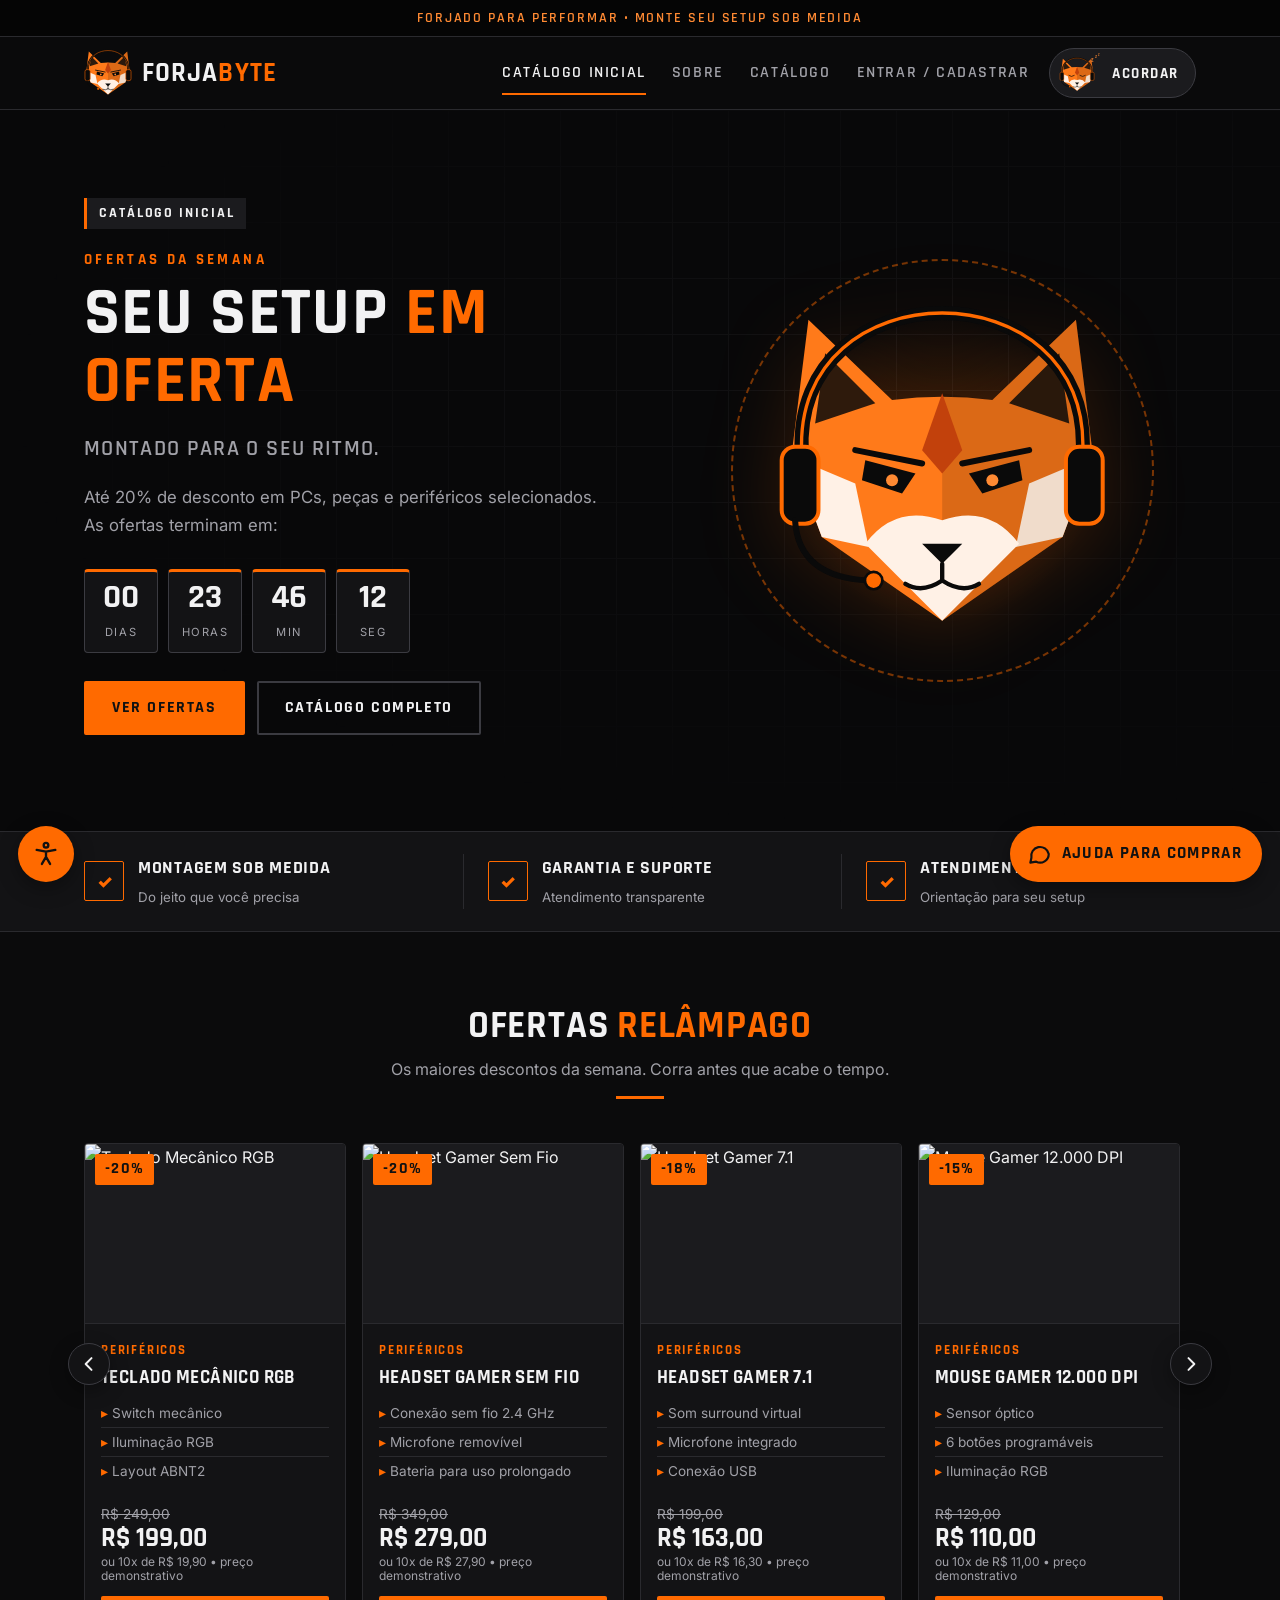
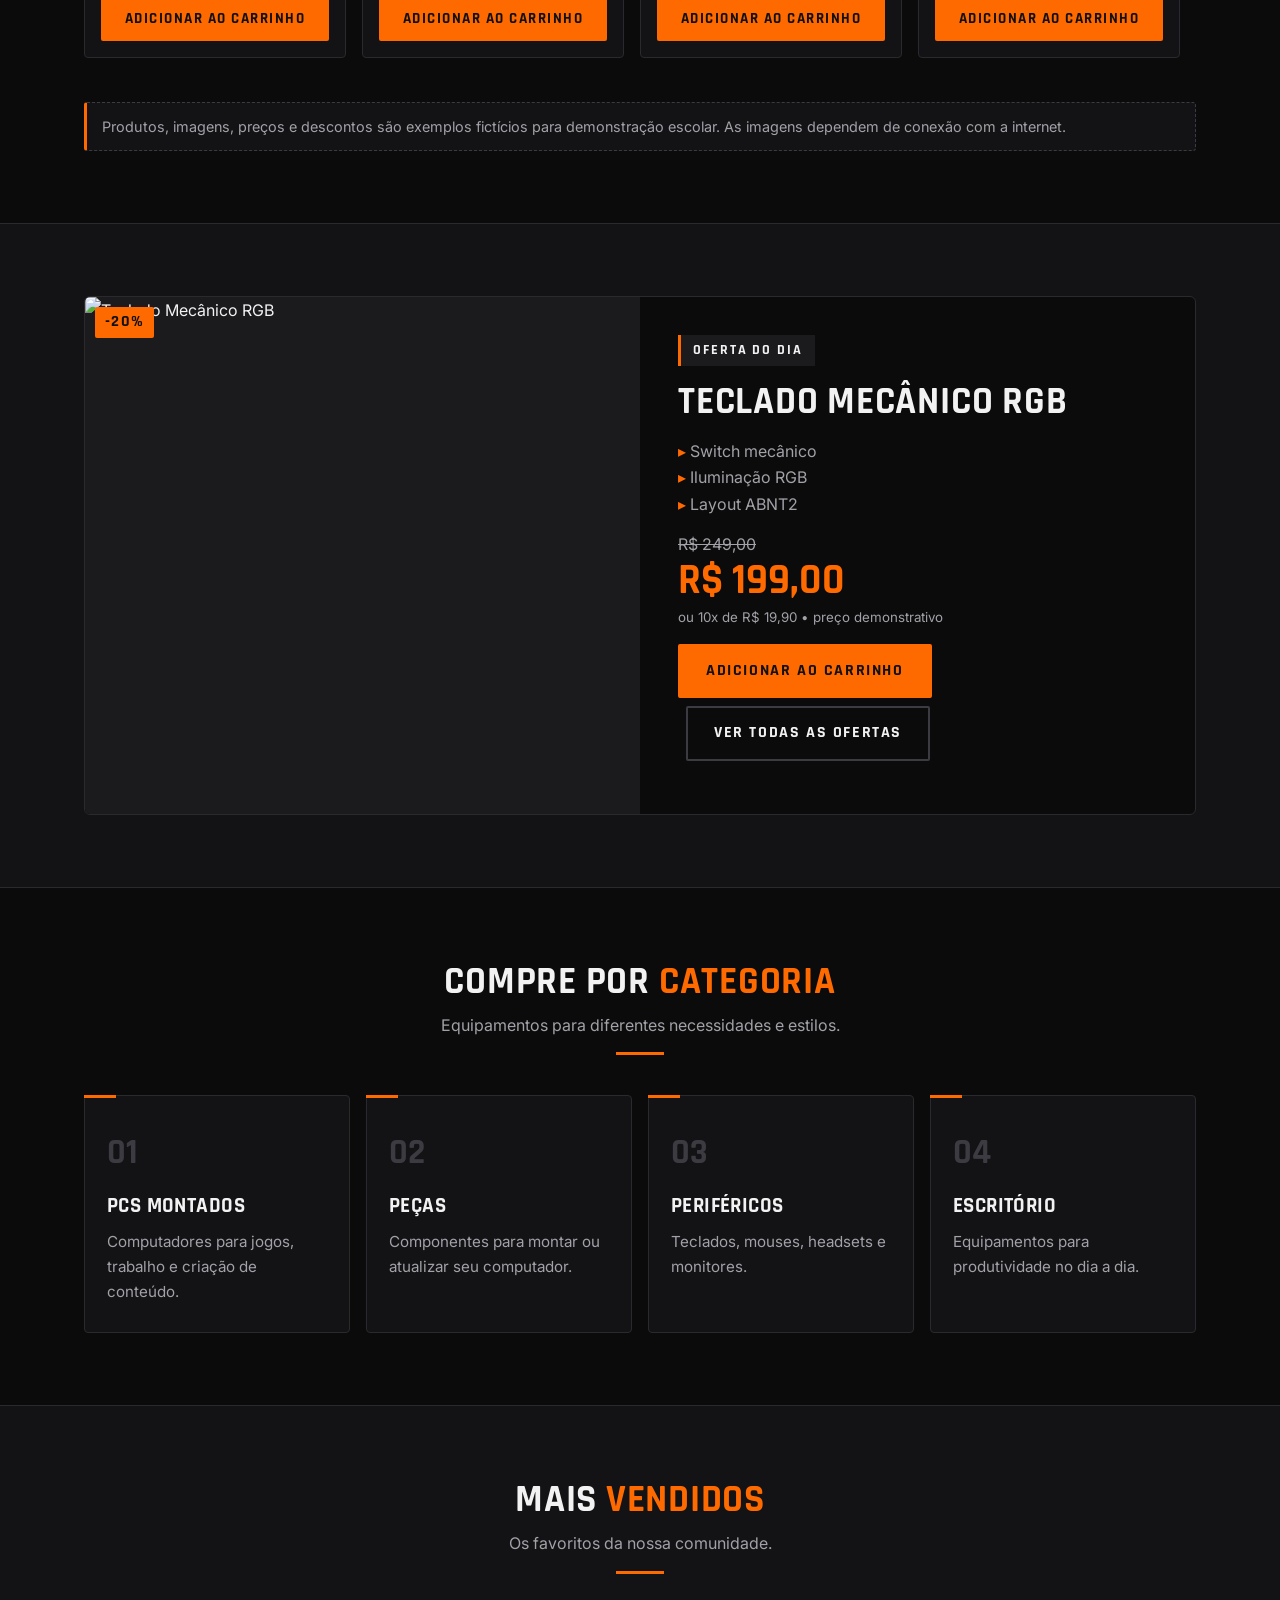
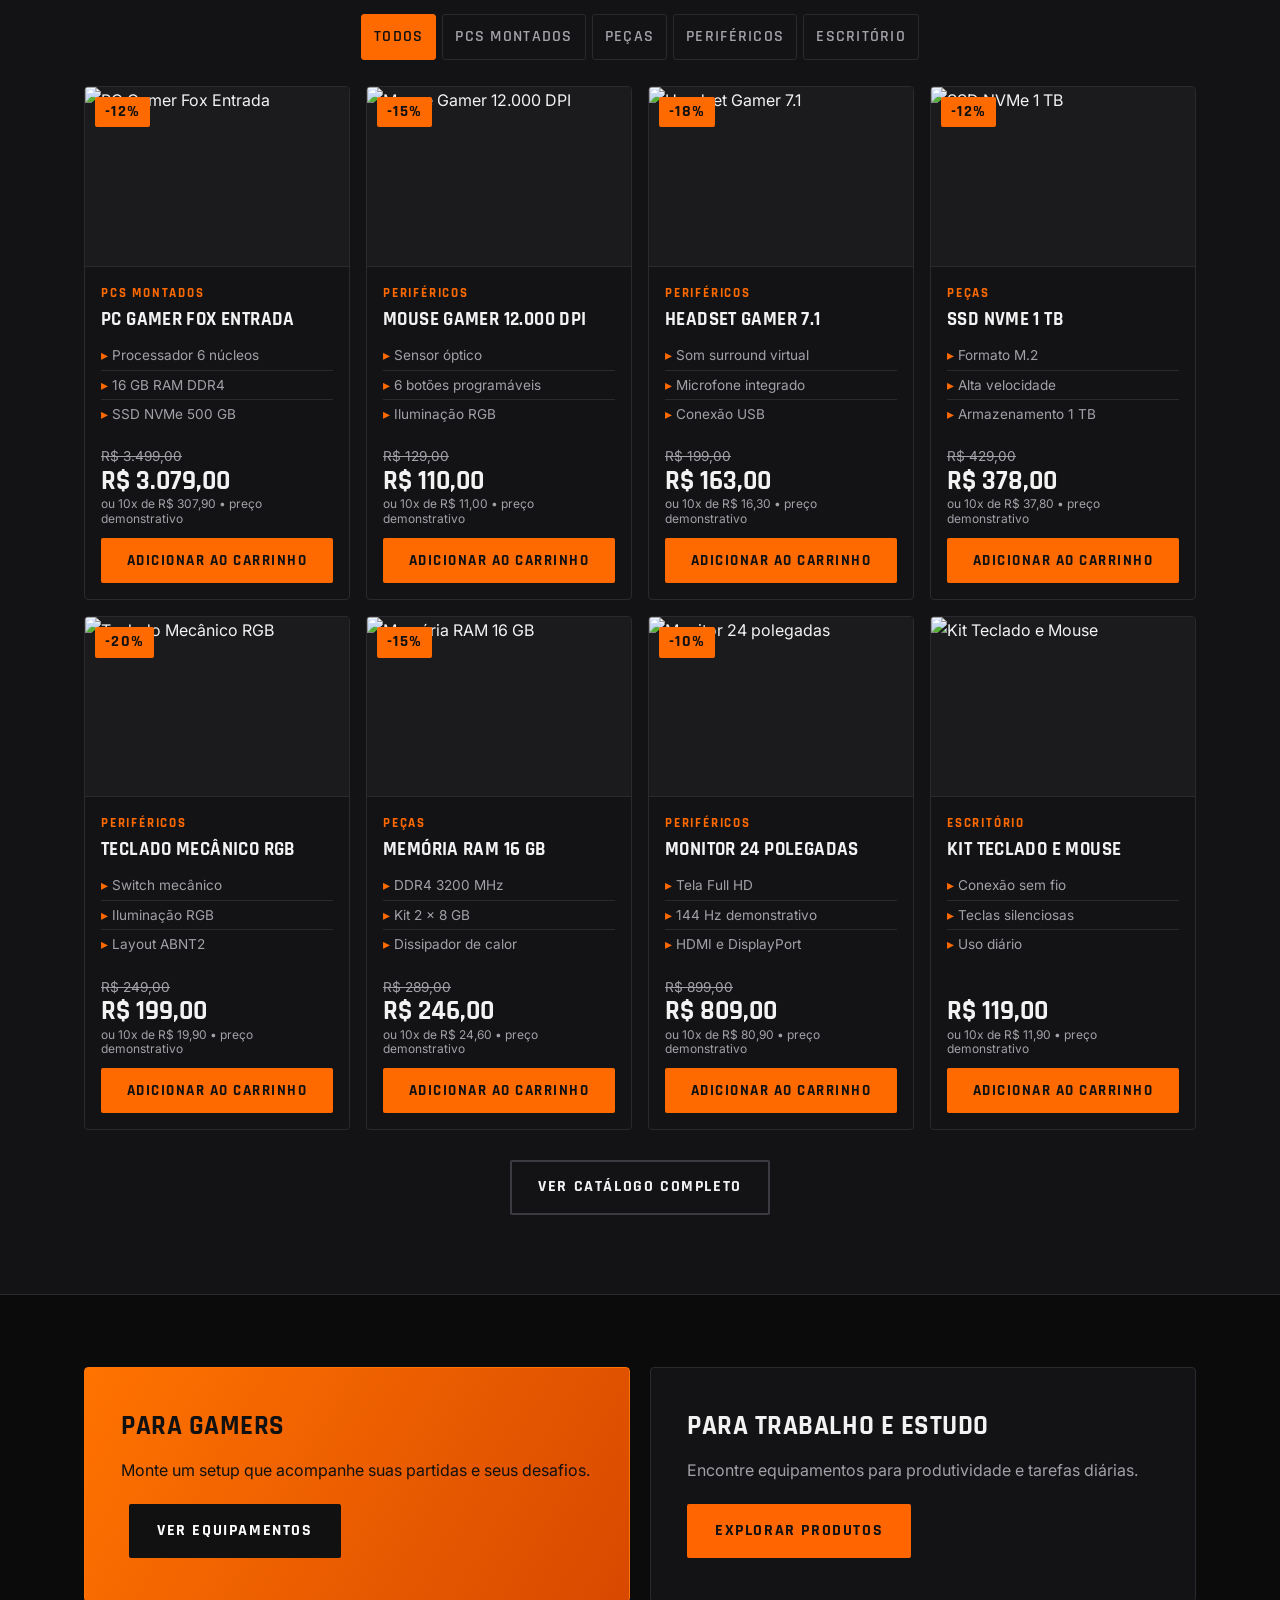
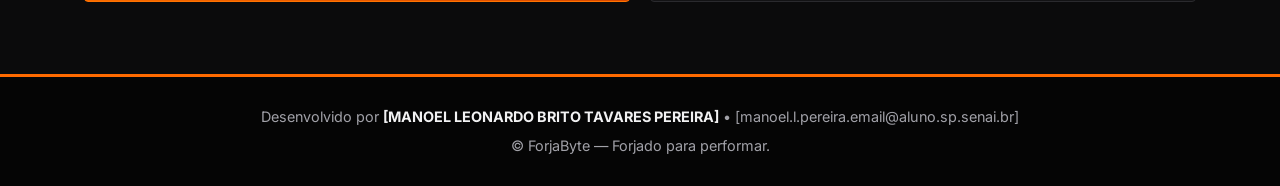
==== index.html @ b60bb938 "Add files via upload" ====
<!DOCTYPE html>
<html lang="pt-BR">

<head>
    <meta charset="UTF-8">
    <meta name="viewport" content="width=device-width, initial-scale=1">
    <meta name="theme-color" content="#090909">
    <meta name="description" content="ForjaByte: ofertas em computadores, peças e periféricos para seu setup.">
    <title>ForjaByte | Catálogo inicial</title>
    <link rel="stylesheet" href="style.css">
</head>

<body>
    <a class="skip" href="#conteudo">Pular para o conteúdo principal</a>

    <div class="topbar">Forjado para performar • Monte seu setup sob medida</div>

    <header>
        <div class="wrap">
            <a class="marca" href="index.html" aria-label="ForjaByte, página inicial">
                <span class="marca-ico" data-mascote="mini"></span>
                <b>Forja<span>Byte</span></b>
            </a>
            <nav aria-label="Navegação principal">
                <a href="index.html" class="ativo" aria-current="page">Catálogo inicial</a>
                <a href="sobre.html">Sobre</a>
                <a href="catalogo.html">Catálogo</a>
                <a href="cadastro.html">Entrar / Cadastrar</a>
            </nav>
        </div>
    </header>

    <main id="conteudo" tabindex="-1">

        <!-- Destaque com contagem regressiva -->
        <div class="hero hero-home">
            <div class="wrap">
                <div>
                    <span class="tag">Catálogo inicial</span>
                    <p class="eyebrow">OFERTAS DA SEMANA</p>
                    <h1>Seu setup <span>em oferta</span></h1>
                    <p class="slogan">Montado para o seu ritmo.</p>

                    <p class="txt">
                        Até 20% de desconto em PCs, peças e periféricos selecionados.
                        As ofertas terminam em:
                    </p>

                    <div class="contagem" role="timer" aria-label="Tempo restante das ofertas da semana">
                        <div class="cd-caixa"><b id="cd-d">00</b><small>Dias</small></div>
                        <div class="cd-caixa"><b id="cd-h">00</b><small>Horas</small></div>
                        <div class="cd-caixa"><b id="cd-m">00</b><small>Min</small></div>
                        <div class="cd-caixa"><b id="cd-s">00</b><small>Seg</small></div>
                    </div>

                    <a class="btn" href="#ofertas">Ver ofertas</a>
                    <a class="btn out" href="catalogo.html">Catálogo completo</a>
                </div>

                <div class="palco">
                    <span data-mascote="grande"
                        data-rotulo="Mascote da ForjaByte: uma raposa laranja usando headset gamer"></span>
                </div>
            </div>
        </div>

        <div class="faixa">
            <div class="wrap">
                <div class="fx">
                    <i>✓</i>
                    <div><b>Montagem sob medida</b><small>Do jeito que você precisa</small></div>
                </div>
                <div class="fx">
                    <i>✓</i>
                    <div><b>Garantia e suporte</b><small>Atendimento transparente</small></div>
                </div>
                <div class="fx">
                    <i>✓</i>
                    <div><b>Atendimento especializado</b><small>Orientação para seu setup</small></div>
                </div>
            </div>
        </div>

        <!-- Ofertas relâmpago -->
        <section id="ofertas">
            <div class="wrap">
                <div class="titulo">
                    <h2>Ofertas <span>relâmpago</span></h2>
                    <p>Os maiores descontos da semana. Corra antes que acabe o tempo.</p>
                    <div class="barra"></div>
                </div>

                <div class="carrossel">
                    <button type="button" class="car-btn car-prev" id="rel-prev" aria-label="Ofertas anteriores">
                        <svg viewBox="0 0 24 24" aria-hidden="true" focusable="false"><path d="M15 5l-7 7 7 7" /></svg>
                    </button>
                    <div class="car-lista" id="rel-lista" tabindex="0" aria-label="Lista de ofertas relâmpago"></div>
                    <button type="button" class="car-btn car-next" id="rel-next" aria-label="Próximas ofertas">
                        <svg viewBox="0 0 24 24" aria-hidden="true" focusable="false"><path d="M9 5l7 7-7 7" /></svg>
                    </button>
                </div>

                <p class="aviso">
                    Produtos, imagens, preços e descontos são exemplos fictícios para demonstração escolar.
                    As imagens dependem de conexão com a internet.
                </p>
            </div>
        </section>

        <!-- Oferta do dia -->
        <section class="alt">
            <div class="wrap">
                <div class="destaque" id="dia"></div>
            </div>
        </section>

        <!-- Categorias -->
        <section id="categorias">
            <div class="wrap">
                <div class="titulo">
                    <h2>Compre por <span>categoria</span></h2>
                    <p>Equipamentos para diferentes necessidades e estilos.</p>
                    <div class="barra"></div>
                </div>

                <div class="grid4">
                    <a class="cat" href="catalogo.html?cat=PCs%20montados">
                        <em>01</em>
                        <h3>PCs montados</h3>
                        <p>Computadores para jogos, trabalho e criação de conteúdo.</p>
                    </a>
                    <a class="cat" href="catalogo.html?cat=Pe%C3%A7as">
                        <em>02</em>
                        <h3>Peças</h3>
                        <p>Componentes para montar ou atualizar seu computador.</p>
                    </a>
                    <a class="cat" href="catalogo.html?cat=Perif%C3%A9ricos">
                        <em>03</em>
                        <h3>Periféricos</h3>
                        <p>Teclados, mouses, headsets e monitores.</p>
                    </a>
                    <a class="cat" href="catalogo.html?cat=Escrit%C3%B3rio">
                        <em>04</em>
                        <h3>Escritório</h3>
                        <p>Equipamentos para produtividade no dia a dia.</p>
                    </a>
                </div>
            </div>
        </section>

        <!-- Mais vendidos -->
        <section class="alt">
            <div class="wrap">
                <div class="titulo">
                    <h2>Mais <span>vendidos</span></h2>
                    <p>Os favoritos da nossa comunidade.</p>
                    <div class="barra"></div>
                </div>

                <div class="chips vend-chips" id="vend-chips" role="group" aria-label="Filtrar mais vendidos por categoria"></div>
                <div class="grid-prod" id="vend-lista"></div>

                <p class="ver-todos"><a class="btn out" href="catalogo.html">Ver catálogo completo</a></p>
            </div>
        </section>

        <!-- Público -->
        <section>
            <div class="wrap">
                <div class="publico">
                    <div class="pub g">
                        <h3>Para gamers</h3>
                        <p>Monte um setup que acompanhe suas partidas e seus desafios.</p>
                        <a class="btn out" href="catalogo.html?cat=PCs%20montados">Ver equipamentos</a>
                    </div>
                    <div class="pub">
                        <h3>Para trabalho e estudo</h3>
                        <p>Encontre equipamentos para produtividade e tarefas diárias.</p>
                        <a class="btn" href="catalogo.html?cat=Escrit%C3%B3rio">Explorar produtos</a>
                    </div>
                </div>
            </div>
        </section>
    </main>

    <footer>
        <div class="wrap">
            <p>Desenvolvido por <strong>[MANOEL LEONARDO BRITO TAVARES PEREIRA]</strong> • [manoel.l.pereira.email@aluno.sp.senai.br]</p>
            <p>© ForjaByte — Forjado para performar.</p>
        </div>
    </footer>

    <script src="mascote.js"></script>
    <script src="avatars.js"></script>
    <script src="produtos.js"></script>
    <script src="ofertas.js"></script>
    <script src="tema.js"></script>
    <script src="animacoes.js"></script>
    <script src="chatbot.js"></script>
    <script src="acessibilidade.js"></script>
</body>

</html>
---- style.css ----
@import url('https://fonts.googleapis.com/css2?family=Inter:wght@400;500;600;700&family=Rajdhani:wght@500;600;700&display=swap');

/* ==========================================================
   ForjaByte: variáveis e tema
   ========================================================== */

:root {
    --or: #ff6a00;
    --or2: #ff8a33;
    --or-text: #ff6a00;
    --bg: #0b0b0c;
    --surface: #131315;
    --surface2: #1b1b1e;
    --line: #2a2a2e;
    --line2: #3b3b41;
    --tx: #f2f2f3;
    --mut: #a1a1a8;
    --header: rgba(11, 11, 12, .92);
    --input: #0b0b0c;
    --shadow: rgba(0, 0, 0, .45);
    --fs: 100%;
    --fonte-titulo: "Rajdhani", "Segoe UI", "Arial Narrow", Arial, sans-serif;
    --fonte-texto: "Inter", "Segoe UI", Roboto, Arial, sans-serif;
}

html[data-theme="light"] {
    --or-text: #c2410c;
    --bg: #f4f4f5;
    --surface: #ffffff;
    --surface2: #eeeef0;
    --line: #dcdce0;
    --line2: #c4c4ca;
    --tx: #18181b;
    --mut: #5b5b63;
    --header: rgba(255, 255, 255, .94);
    --input: #ffffff;
    --shadow: rgba(24, 24, 27, .10);
}

/* ==========================================================
   Animações (keyframes)
   ========================================================== */

@keyframes entrar {
    from {
        opacity: 0;
    }

    to {
        opacity: 1;
    }
}

@keyframes subir {
    from {
        opacity: 0;
        transform: translateY(26px);
    }

    to {
        opacity: 1;
        transform: none;
    }
}

@keyframes surgir {
    from {
        opacity: 0;
        transform: translateY(-6px) scale(.98);
    }

    to {
        opacity: 1;
        transform: none;
    }
}

@keyframes flutuar {

    0%,
    100% {
        transform: translateY(0);
    }

    50% {
        transform: translateY(-10px);
    }
}

@keyframes brilho {
    from {
        transform: translateX(-130%) skewX(-20deg);
    }

    to {
        transform: translateX(330%) skewX(-20deg);
    }
}

@keyframes pulso {

    0%,
    100% {
        box-shadow: 0 6px 20px rgba(0, 0, 0, .35), 0 0 0 0 rgba(255, 106, 0, .55);
    }

    50% {
        box-shadow: 0 6px 20px rgba(0, 0, 0, .35), 0 0 0 12px rgba(255, 106, 0, 0);
    }
}

@keyframes pulsar {
    0% {
        transform: scale(1);
    }

    40% {
        transform: scale(1.04);
        border-color: var(--or);
    }

    100% {
        transform: scale(1);
    }
}

/* ==========================================================
   Base
   ========================================================== */

* {
    box-sizing: border-box;
    margin: 0;
    padding: 0;
}

html {
    font-size: var(--fs, 100%);
    scroll-behavior: smooth;
}

body {
    font-family: var(--fonte-texto);
    background: var(--bg);
    color: var(--tx);
    line-height: 1.65;
    -webkit-font-smoothing: antialiased;
    transition: background .2s, color .2s;
    animation: entrar .5s ease both;
}

::selection {
    background: var(--or);
    color: #111;
}

a {
    text-decoration: none;
    color: inherit;
}

button,
input,
select {
    font: inherit;
}

button {
    cursor: pointer;
}

img {
    max-width: 100%;
}

h1,
h2,
h3 {
    font-family: var(--fonte-titulo);
    text-transform: uppercase;
    letter-spacing: .02em;
}

.wrap {
    max-width: 1160px;
    margin: 0 auto;
    padding: 0 24px;
}

/* Barra de progresso de rolagem */
.progresso {
    position: fixed;
    top: 0;
    left: 0;
    width: 100%;
    height: 3px;
    background: linear-gradient(90deg, var(--or), var(--or2));
    transform-origin: 0 50%;
    transform: scaleX(0);
    z-index: 1100;
    pointer-events: none;
}

/* ==========================================================
   Barra do topo e cabeçalho
   ========================================================== */

.topbar {
    background: #050505;
    color: var(--or2);
    border-bottom: 1px solid var(--line);
    text-align: center;
    font-family: var(--fonte-titulo);
    font-size: .85rem;
    font-weight: 600;
    letter-spacing: .14em;
    padding: 7px 12px;
    text-transform: uppercase;
}

header {
    position: sticky;
    top: 0;
    z-index: 100;
    background: var(--header);
    backdrop-filter: blur(14px);
    border-bottom: 1px solid var(--line);
    transition: box-shadow .25s;
}

header.rolou {
    box-shadow: 0 8px 24px rgba(0, 0, 0, .35);
}

header .wrap {
    display: flex;
    align-items: center;
    justify-content: space-between;
    gap: 20px;
    min-height: 72px;
}

.marca {
    display: flex;
    align-items: center;
    gap: 10px;
    flex-shrink: 0;
}

.marca img {
    width: 46px;
    height: 46px;
    object-fit: contain;
    border-radius: 4px;
    transition: transform .3s;
}

.marca:hover img {
    transform: rotate(-6deg) scale(1.08);
}

.marca b {
    font-family: var(--fonte-titulo);
    font-size: 1.7rem;
    font-weight: 700;
    letter-spacing: .04em;
    text-transform: uppercase;
}

.marca b span {
    color: var(--or-text);
}

nav {
    display: flex;
    flex-wrap: wrap;
    align-items: center;
    gap: 26px;
    margin-left: auto;
}

nav a {
    position: relative;
    font-family: var(--fonte-titulo);
    font-weight: 600;
    text-transform: uppercase;
    font-size: 1rem;
    letter-spacing: .1em;
    color: var(--mut);
    padding: 8px 0;
    transition: color .2s;
}

nav a::after {
    content: "";
    position: absolute;
    left: 0;
    bottom: 0;
    width: 100%;
    height: 2px;
    background: var(--or);
    transform: scaleX(0);
    transform-origin: left;
    transition: transform .25s;
}

nav a:hover,
nav a.ativo {
    color: var(--tx);
}

nav a:hover::after,
nav a.ativo::after {
    transform: scaleX(1);
}

/* Botão de tema (interruptor) */

.theme-toggle {
    flex-shrink: 0;
    display: inline-flex;
    align-items: center;
    background: none;
    border: 0;
    padding: 4px;
    border-radius: 30px;
}

.tt-trilho {
    position: relative;
    display: block;
    width: 60px;
    height: 30px;
    border-radius: 30px;
    background: var(--surface2);
    border: 1px solid var(--line2);
    transition: border-color .25s, background .25s;
}

.theme-toggle:hover .tt-trilho {
    border-color: var(--or);
}

.tt-bolinha {
    position: absolute;
    top: 2px;
    left: 2px;
    width: 24px;
    height: 24px;
    border-radius: 50%;
    background: var(--or);
    color: #111;
    display: grid;
    place-items: center;
    transform: translateX(30px);
    transition: transform .3s cubic-bezier(.4, 0, .2, 1);
}

html[data-theme="light"] .tt-bolinha {
    transform: translateX(0);
}

.tt-bolinha svg {
    width: 14px;
    height: 14px;
    fill: none;
    stroke: currentColor;
    stroke-width: 2.2;
    stroke-linecap: round;
    stroke-linejoin: round;
}

.tt-bolinha .ic-sol {
    display: none;
}

html[data-theme="light"] .tt-bolinha .ic-sol {
    display: block;
}

html[data-theme="light"] .tt-bolinha .ic-lua {
    display: none;
}

/* ==========================================================
   Hero
   ========================================================== */

.hero {
    position: relative;
    overflow: hidden;
    background: linear-gradient(120deg, var(--bg), var(--surface));
    padding: 88px 0;
    border-bottom: 1px solid var(--line);
}

.hero::before,
.pagehero::before {
    content: "";
    position: absolute;
    inset: 0;
    background-image:
        linear-gradient(var(--line) 1px, transparent 1px),
        linear-gradient(90deg, var(--line) 1px, transparent 1px);
    background-size: 56px 56px;
    opacity: .35;
    -webkit-mask-image: radial-gradient(ellipse at 70% 40%, #000 0%, transparent 70%);
    mask-image: radial-gradient(ellipse at 70% 40%, #000 0%, transparent 70%);
    pointer-events: none;
}

.hero-home {
    background:
        linear-gradient(90deg, rgba(8, 8, 9, .97) 0%, rgba(8, 8, 9, .88) 45%, rgba(8, 8, 9, .55) 100%),
        url("https://images.unsplash.com/photo-1593640408182-31c70c8268f5?auto=format&fit=crop&w=1800&q=85") center/cover no-repeat,
        #080809;
}

html[data-theme="light"] .hero-home {
    background:
        linear-gradient(90deg, rgba(255, 255, 255, .97) 0%, rgba(255, 255, 255, .88) 45%, rgba(255, 255, 255, .5) 100%),
        url("https://images.unsplash.com/photo-1593640408182-31c70c8268f5?auto=format&fit=crop&w=1800&q=85") center/cover no-repeat,
        #fff;
}

.hero .wrap {
    position: relative;
    z-index: 1;
    display: grid;
    grid-template-columns: 1.1fr 1fr;
    gap: 48px;
    align-items: center;
}

.hero svg {
    width: 100%;
    filter: drop-shadow(0 16px 40px rgba(255, 106, 0, .18));
    animation: entrar 1s .3s ease backwards, flutuar 6s 1.3s ease-in-out infinite;
}

/* Entrada escalonada do texto */
.hero .wrap>div>*,
.pagehero .wrap>* {
    animation: subir .7s cubic-bezier(.2, .7, .2, 1) backwards;
}

.hero .wrap>div>*:nth-child(1),
.pagehero .wrap>*:nth-child(1) {
    animation-delay: .05s;
}

.hero .wrap>div>*:nth-child(2),
.pagehero .wrap>*:nth-child(2) {
    animation-delay: .15s;
}

.hero .wrap>div>*:nth-child(3),
.pagehero .wrap>*:nth-child(3) {
    animation-delay: .25s;
}

.hero .wrap>div>*:nth-child(4) {
    animation-delay: .35s;
}

.hero .wrap>div>*:nth-child(5) {
    animation-delay: .45s;
}

.hero .wrap>div>*:nth-child(6) {
    animation-delay: .55s;
}

.tag {
    display: inline-block;
    background: var(--surface2);
    border-left: 3px solid var(--or);
    color: var(--tx);
    padding: 4px 12px;
    font-family: var(--fonte-titulo);
    font-size: .85rem;
    font-weight: 700;
    letter-spacing: .14em;
    text-transform: uppercase;
    margin-bottom: 18px;
}

.eyebrow {
    color: var(--or-text);
    font-family: var(--fonte-titulo);
    font-size: .95rem;
    font-weight: 700;
    letter-spacing: .22em;
    margin-bottom: 8px;
}

h1 {
    font-size: clamp(2.6rem, 5.5vw, 4.2rem);
    line-height: 1.02;
    font-weight: 700;
    margin-bottom: 14px;
    overflow-wrap: anywhere;
}

h1 span,
h2 span {
    color: var(--or-text);
}

.slogan {
    font-family: var(--fonte-titulo);
    font-size: 1.4rem;
    font-weight: 600;
    letter-spacing: .06em;
    text-transform: uppercase;
    color: var(--mut);
    margin-bottom: 16px;
}

.hero p.txt {
    color: var(--mut);
    font-size: 1.05rem;
    max-width: 520px;
    margin-bottom: 30px;
}

/* ==========================================================
   Botões
   ========================================================== */

.btn {
    position: relative;
    overflow: hidden;
    display: inline-block;
    background: var(--or);
    color: #111;
    font-family: var(--fonte-titulo);
    font-weight: 700;
    text-transform: uppercase;
    letter-spacing: .1em;
    font-size: 1rem;
    padding: 12px 26px;
    border: 2px solid var(--or);
    border-radius: 2px;
    transition: background .2s, border-color .2s, box-shadow .2s;
}

.btn::after {
    content: "";
    position: absolute;
    top: 0;
    bottom: 0;
    left: 0;
    width: 35%;
    background: linear-gradient(90deg, transparent, rgba(255, 255, 255, .4), transparent);
    transform: translateX(-130%) skewX(-20deg);
    pointer-events: none;
}

.btn:hover::after {
    animation: brilho .7s ease;
}

.btn:hover {
    background: var(--or2);
    border-color: var(--or2);
    box-shadow: 0 0 0 4px rgba(255, 106, 0, .18);
}

.btn.out {
    background: transparent;
    color: var(--tx);
    border-color: var(--line2);
    margin-left: 8px;
}

.btn.out::after {
    display: none;
}

.btn.out:hover {
    background: transparent;
    color: var(--or-text);
    border-color: var(--or);
    box-shadow: none;
}

/* ==========================================================
   Faixa de benefícios
   ========================================================== */

.faixa {
    background: var(--surface);
    border-bottom: 1px solid var(--line);
}

.faixa .wrap {
    display: grid;
    grid-template-columns: repeat(3, 1fr);
    gap: 24px;
    padding-top: 22px;
    padding-bottom: 22px;
}

.fx {
    display: flex;
    gap: 14px;
    align-items: center;
}

.fx+.fx {
    border-left: 1px solid var(--line);
    padding-left: 24px;
}

.fx i {
    flex: none;
    width: 40px;
    height: 40px;
    border: 1px solid var(--or);
    border-radius: 2px;
    color: var(--or-text);
    display: grid;
    place-items: center;
    font-style: normal;
    font-weight: 900;
    font-size: 1.1rem;
    transition: background .25s, color .25s;
}

.fx:hover i {
    background: var(--or);
    color: #111;
}

.fx b {
    display: block;
    font-family: var(--fonte-titulo);
    font-size: 1.1rem;
    letter-spacing: .04em;
    text-transform: uppercase;
}

.fx small {
    color: var(--mut);
}

/* ==========================================================
   Seções e títulos
   ========================================================== */

section {
    padding: 72px 0;
}

.titulo {
    text-align: center;
    margin-bottom: 40px;
}

h2 {
    font-size: clamp(1.8rem, 3vw, 2.4rem);
    font-weight: 700;
    line-height: 1.15;
}

.titulo p {
    color: var(--mut);
    margin-top: 8px;
}

.barra {
    width: 48px;
    height: 3px;
    background: var(--or);
    margin: 14px auto 0;
}

.alt {
    background: var(--surface);
    border-top: 1px solid var(--line);
    border-bottom: 1px solid var(--line);
}

/* ==========================================================
   Categorias (página inicial)
   ========================================================== */

.grid4 {
    display: grid;
    grid-template-columns: repeat(4, 1fr);
    gap: 16px;
}

.cat {
    position: relative;
    display: block;
    background: var(--surface);
    border: 1px solid var(--line);
    border-radius: 4px;
    padding: 28px 22px;
    transition: border-color .2s, background .2s;
}

.cat::before {
    content: "";
    position: absolute;
    top: -1px;
    left: -1px;
    width: 32px;
    height: 3px;
    background: var(--or);
    transition: width .25s;
}

.cat:hover {
    border-color: var(--line2);
    background: var(--surface2);
}

.cat:hover::before {
    width: calc(100% + 2px);
}

.cat em {
    font-family: var(--fonte-titulo);
    font-style: normal;
    font-size: 2.2rem;
    font-weight: 700;
    color: var(--line2);
    transition: color .2s;
}

.cat:hover em {
    color: var(--or-text);
}

.cat h3 {
    margin: 6px 0;
    font-size: 1.3rem;
}

.cat p,
.duo p {
    color: var(--mut);
    font-size: .95rem;
}

/* ==========================================================
   Bloco duplo (imagem + texto)
   ========================================================== */

.duo {
    display: grid;
    grid-template-columns: 1fr 1fr;
    gap: 48px;
    align-items: center;
}

.duo img {
    width: 100%;
    max-width: 420px;
    display: block;
    margin: auto;
    border-radius: 4px;
    border: 1px solid var(--line);
}

.duo h2 {
    margin-bottom: 14px;
}

.duo p {
    margin-bottom: 15px;
}

/* ==========================================================
   Cartões de público
   ========================================================== */

.publico {
    display: grid;
    grid-template-columns: 1fr 1fr;
    gap: 20px;
}

.pub {
    border-radius: 4px;
    padding: 36px;
    border: 1px solid var(--line);
    background: var(--surface);
}

.pub h3 {
    font-size: 1.7rem;
    margin-bottom: 8px;
}

.pub p {
    color: var(--mut);
    margin-bottom: 20px;
}

.pub.g {
    background: linear-gradient(120deg, #ff7300, #d84900);
    color: #111;
    border-color: #ff7300;
}

.pub.g h3,
.pub.g p {
    color: #111;
}

.pub.g .btn.out {
    background: #111;
    color: #fff;
    border: 2px solid #111;
}

.pub.g .btn.out:hover {
    background: #292929;
    color: #fff;
    border-color: #292929;
}

.pub:not(.g) .btn {
    background: #ff6500;
    color: #111;
    border-color: #ff6500;
}

.pub:not(.g) .btn:hover {
    background: #ff8533;
    border-color: #ff8533;
}

/* ==========================================================
   Cabeçalho das páginas internas
   ========================================================== */

.pagehero {
    position: relative;
    overflow: hidden;
    background:
        radial-gradient(circle at 85% 50%, rgba(255, 106, 0, .12), transparent 55%),
        var(--surface);
    padding: 56px 0;
    border-bottom: 1px solid var(--line);
}

.pagehero::after {
    content: "";
    position: absolute;
    left: max(24px, calc((100% - 1160px) / 2 + 24px));
    bottom: -1px;
    width: 120px;
    height: 3px;
    background: var(--or);
}

.pagehero .wrap {
    position: relative;
    z-index: 1;
}

.pagehero h1 {
    font-size: clamp(2.2rem, 4.5vw, 3.2rem);
}

/* ==========================================================
   Página Sobre
   ========================================================== */

.sobre-dupla {
    display: grid;
    grid-template-columns: 1fr 1fr;
    gap: 20px;
}

.info-card {
    position: relative;
    background: var(--bg);
    border: 1px solid var(--line);
    border-left: 4px solid var(--or);
    border-radius: 4px;
    padding: 30px;
    line-height: 1.8;
    transition: border-color .2s, box-shadow .2s;
}

.info-card:hover {
    border-color: var(--or);
    box-shadow: 0 12px 28px var(--shadow);
}

.info-card h3 {
    font-size: 1.35rem;
    color: var(--or-text);
    margin-bottom: 10px;
}

.info-card p {
    margin: 0;
    color: var(--tx);
    font-size: 1.02rem;
}

.passos {
    display: grid;
    grid-template-columns: repeat(4, 1fr);
    gap: 16px;
}

.passo {
    position: relative;
    background: var(--surface);
    border: 1px solid var(--line);
    border-radius: 4px;
    padding: 26px 22px;
    transition: border-color .2s, background .2s;
}

.passo:not(:last-child)::after {
    content: "";
    position: absolute;
    top: 42px;
    right: -17px;
    width: 17px;
    height: 2px;
    background: var(--or);
}

.passo:hover {
    border-color: var(--or);
    background: var(--surface2);
}

.passo-num {
    display: block;
    font-family: var(--fonte-titulo);
    font-size: 2.4rem;
    font-weight: 700;
    line-height: 1;
    color: var(--or-text);
    margin-bottom: 10px;
}

.passo h3 {
    font-size: 1.25rem;
    margin-bottom: 8px;
}

.passo p {
    color: var(--mut);
    font-size: .95rem;
}

.grid-valores {
    display: grid;
    grid-template-columns: repeat(auto-fit, minmax(210px, 1fr));
    gap: 16px;
}

.valor-card {
    background: var(--bg);
    border: 1px solid var(--line);
    border-radius: 4px;
    padding: 24px;
    transition: border-color .2s, box-shadow .2s;
}

.valor-card:hover {
    border-color: var(--or);
    box-shadow: 0 12px 28px var(--shadow);
}

.valor-num {
    display: inline-block;
    font-family: var(--fonte-titulo);
    color: var(--or-text);
    font-weight: 700;
    font-size: 1.1rem;
    letter-spacing: .1em;
    margin-bottom: 12px;
}

.valor-card h3 {
    margin: 0 0 10px;
    font-size: 1.25rem;
    color: var(--tx);
}

.valor-card p {
    margin: 0;
    color: var(--mut);
    line-height: 1.7;
    font-size: .95rem;
}

.cta {
    text-align: center;
    background:
        radial-gradient(ellipse at 50% 120%, rgba(255, 106, 0, .22), transparent 60%),
        var(--bg);
}

.cta h2 {
    margin: 16px 0;
}

.cta p {
    color: var(--mut);
    margin: 0 auto 24px;
    max-width: 600px;
    line-height: 1.7;
}

/* ==========================================================
   Rodapé
   ========================================================== */

footer {
    background: #050505;
    border-top: 3px solid var(--or);
    padding: 28px 0;
    text-align: center;
    color: #a1a1a8;
    font-size: .9rem;
}

html[data-theme="light"] footer {
    background: var(--surface);
    color: var(--mut);
}

footer p+p {
    margin-top: 5px;
}

footer strong {
    color: #f2f2f3;
}

html[data-theme="light"] footer strong {
    color: var(--tx);
}

/* ==========================================================
   Acessibilidade
   ========================================================== */

.skip {
    position: absolute;
    left: -9999px;
    top: 8px;
    background: #ffd400;
    color: #000;
    font-weight: 900;
    padding: 12px 20px;
    border-radius: 4px;
    z-index: 1000;
}

.skip:focus {
    left: 8px;
}

:focus-visible {
    outline: 3px solid #ffd400;
    outline-offset: 3px;
}

main:focus {
    outline: none;
}

.sr {
    position: absolute;
    width: 1px;
    height: 1px;
    overflow: hidden;
    clip: rect(0 0 0 0);
    white-space: nowrap;
}

.a11y {
    position: fixed;
    left: 18px;
    bottom: 18px;
    z-index: 900;
    font-family: var(--fonte-texto);
}

.a11y-toggle {
    width: 56px;
    height: 56px;
    border-radius: 50%;
    background: var(--or);
    color: #111;
    border: 0;
    display: grid;
    place-items: center;
    box-shadow: 0 6px 20px rgba(0, 0, 0, .35);
    transition: transform .2s, background .2s;
    animation: pulso 2.8s 2s 3;
}

.a11y-toggle:hover {
    background: var(--or2);
    transform: scale(1.07);
}

.a11y-toggle svg {
    width: 28px;
    height: 28px;
    fill: none;
    stroke: currentColor;
    stroke-width: 2;
    stroke-linecap: round;
    stroke-linejoin: round;
}

.a11y-painel {
    display: none;
    background: var(--surface);
    color: var(--tx);
    border: 1px solid var(--line2);
    border-top: 3px solid var(--or);
    border-radius: 6px;
    padding: 16px;
    margin-bottom: 12px;
    width: 292px;
    max-width: calc(100vw - 36px);
    box-shadow: 0 18px 40px rgba(0, 0, 0, .45);
}

.a11y.aberto .a11y-painel {
    display: block;
    animation: surgir .25s ease;
}

.a11y-topo {
    display: flex;
    align-items: center;
    justify-content: space-between;
    margin-bottom: 12px;
}

.a11y-painel h2 {
    font-size: 1.3rem;
    color: var(--or-text);
}

.a11y-fechar {
    width: 32px;
    height: 32px;
    display: grid;
    place-items: center;
    background: transparent;
    color: var(--mut);
    border: 1px solid var(--line);
    border-radius: 4px;
}

.a11y-fechar:hover {
    color: var(--tx);
    border-color: var(--or);
}

.a11y-fechar svg {
    width: 16px;
    height: 16px;
    fill: none;
    stroke: currentColor;
    stroke-width: 2.4;
    stroke-linecap: round;
}

.a11y-grupo {
    padding: 12px 0;
    border-top: 1px solid var(--line);
}

.a11y-rotulo {
    display: block;
    font-family: var(--fonte-titulo);
    font-size: .85rem;
    font-weight: 700;
    letter-spacing: .14em;
    text-transform: uppercase;
    color: var(--mut);
    margin-bottom: 8px;
}

.a11y-tam {
    display: grid;
    grid-template-columns: 1fr auto 1fr;
    gap: 8px;
    align-items: center;
}

.a11y-tam output {
    min-width: 54px;
    text-align: center;
    font-family: var(--fonte-titulo);
    font-size: 1.2rem;
    font-weight: 700;
}

.a11y-painel button.a11y-btn,
.a11y-op {
    display: flex;
    align-items: center;
    justify-content: center;
    gap: 10px;
    width: 100%;
    background: var(--surface2);
    color: var(--tx);
    border: 1px solid var(--line);
    border-radius: 4px;
    padding: 9px 12px;
    font-size: .92rem;
    font-weight: 600;
    transition: border-color .2s;
}

.a11y-painel button.a11y-btn:hover,
.a11y-op:hover {
    border-color: var(--or);
}

.a11y-op {
    justify-content: flex-start;
    margin-bottom: 8px;
    text-align: left;
}

.a11y-op:last-child {
    margin-bottom: 0;
}

.a11y-op[aria-pressed="true"] {
    border-color: var(--or);
}

.a11y-sw {
    margin-left: auto;
    flex: none;
    position: relative;
    width: 34px;
    height: 18px;
    border-radius: 12px;
    background: var(--line2);
    transition: background .2s;
}

.a11y-sw::after {
    content: "";
    position: absolute;
    top: 2px;
    left: 2px;
    width: 14px;
    height: 14px;
    border-radius: 50%;
    background: var(--tx);
    transition: transform .2s;
}

body.contraste .a11y-sw::after {
    background: #000;
}

.a11y-op[aria-pressed="true"] .a11y-sw {
    background: var(--or);
}

.a11y-op[aria-pressed="true"] .a11y-sw::after {
    transform: translateX(16px);
    background: #111;
}

.a11y-dupla {
    display: grid;
    grid-template-columns: 1fr 1fr;
    gap: 8px;
}

.a11y-painel button.a11y-reset {
    margin-top: 4px;
    background: transparent;
    color: var(--or-text);
    border-color: var(--or);
}

body.contraste {
    --or: #ffd400;
    --or2: #ffe55c;
    --or-text: #ffd400;
    --bg: #000;
    --surface: #000;
    --surface2: #111;
    --line: #fff;
    --line2: #fff;
    --tx: #fff;
    --mut: #fff;
}

body.contraste .hero,
body.contraste .pagehero,
body.contraste .alt,
body.contraste .faixa,
body.contraste header,
body.contraste footer,
body.contraste .topbar,
body.contraste .cta {
    background: #000;
}

body.contraste .hero::before,
body.contraste .pagehero::before {
    display: none;
}

body.contraste .pub,
body.contraste .pub.g {
    background: #000;
    color: #fff;
    border: 2px solid #ffd400;
}

body.contraste .pub.g h3,
body.contraste .pub.g p {
    color: #fff;
}

body.contraste .topbar {
    color: #ffd400;
}

body.contraste .btn {
    color: #000;
}

body.contraste .btn.out {
    color: #fff;
}

body.contraste footer,
body.contraste footer strong {
    color: #fff;
}

body.contraste a:not(.btn) {
    text-decoration: underline;
}

body.sem-anim *,
body.sem-anim *::before,
body.sem-anim *::after {
    transition: none !important;
    animation: none !important;
    scroll-behavior: auto !important;
}

body.sem-anim .reveal {
    opacity: 1 !important;
}

@media (prefers-reduced-motion: reduce) {

    *,
    *::before,
    *::after {
        transition: none !important;
        animation: none !important;
        scroll-behavior: auto !important;
    }

    .reveal {
        opacity: 1 !important;
    }
}

/* ==========================================================
   Cadastro e login
   ========================================================== */

.auth-layout {
    display: grid;
    grid-template-columns: 5fr 6fr;
    max-width: 1000px;
    margin: 0 auto;
    background: var(--surface);
    border: 1px solid var(--line);
    border-radius: 6px;
    overflow: hidden;
    animation: subir .7s cubic-bezier(.2, .7, .2, 1) backwards;
}

.auth-marca {
    display: flex;
    flex-direction: column;
    justify-content: center;
    gap: 18px;
    padding: 44px 36px;
    border-right: 1px solid var(--line);
    background:
        radial-gradient(circle at 15% 0%, rgba(255, 106, 0, .22), transparent 60%),
        var(--bg);
}

.auth-marca img {
    width: 110px;
    border-radius: 6px;
    border: 1px solid var(--line);
}

.auth-marca h2 {
    font-size: 2rem;
}

.auth-marca>p {
    color: var(--mut);
}

.auth-lista {
    list-style: none;
    display: grid;
    gap: 14px;
    margin-top: 6px;
}

.auth-lista li {
    display: flex;
    gap: 12px;
    align-items: flex-start;
}

.auth-lista i {
    flex: none;
    width: 28px;
    height: 28px;
    display: grid;
    place-items: center;
    border: 1px solid var(--or);
    border-radius: 2px;
    color: var(--or-text);
    font-style: normal;
    font-weight: 900;
    font-size: .9rem;
}

.auth-lista b {
    display: block;
    font-family: var(--fonte-titulo);
    font-size: 1.1rem;
    letter-spacing: .04em;
    text-transform: uppercase;
}

.auth-lista small {
    color: var(--mut);
}

.auth-caixa {
    padding: 36px;
}

.abas {
    display: grid;
    grid-template-columns: 1fr 1fr;
    border-bottom: 1px solid var(--line);
    margin-bottom: 26px;
}

.aba {
    background: none;
    border: 0;
    border-bottom: 3px solid transparent;
    margin-bottom: -1px;
    padding: 12px;
    color: var(--mut);
    font-family: var(--fonte-titulo);
    font-weight: 700;
    font-size: 1.05rem;
    letter-spacing: .1em;
    text-transform: uppercase;
    transition: color .2s, border-color .2s;
}

.aba:hover {
    color: var(--tx);
}

.aba[aria-selected="true"] {
    color: var(--tx);
    border-bottom-color: var(--or);
}

.form:not([hidden]) {
    animation: subir .4s cubic-bezier(.2, .7, .2, 1);
}

.form h2 {
    font-size: 1.5rem;
    margin-bottom: 5px;
}

.form>p {
    color: var(--mut);
    margin-bottom: 18px;
}

.campo {
    margin-bottom: 15px;
}

.campo label {
    display: block;
    font-weight: 600;
    font-size: .92rem;
    margin-bottom: 6px;
}

.campo input {
    width: 100%;
    background: var(--input);
    color: var(--tx);
    border: 1px solid var(--line2);
    border-radius: 3px;
    padding: 11px 13px;
    font-size: 1rem;
    transition: border-color .2s, box-shadow .2s;
}

.campo input:focus {
    border-color: var(--or);
    box-shadow: 0 0 0 3px rgba(255, 106, 0, .2);
}

.campo small {
    display: block;
    color: var(--mut);
    margin-top: 4px;
    font-size: .85rem;
}

.campo input[aria-invalid="true"] {
    border-color: #ff4d4d;
}

.forca {
    height: 4px;
    background: var(--line);
    border-radius: 2px;
    margin-top: 8px;
    overflow: hidden;
}

.forca span {
    display: block;
    height: 100%;
    width: 0;
    background: #ff4d4d;
    transition: width .3s, background .3s;
}

.forca span[data-nivel="1"] {
    width: 25%;
    background: #ff4d4d;
}

.forca span[data-nivel="2"] {
    width: 50%;
    background: #ff9f1a;
}

.forca span[data-nivel="3"] {
    width: 75%;
    background: #d4c614;
}

.forca span[data-nivel="4"] {
    width: 100%;
    background: #3ddc84;
}

.check {
    display: flex;
    gap: 10px;
    align-items: flex-start;
    margin-bottom: 14px;
    font-size: .95rem;
}

.check input {
    width: 20px;
    height: 20px;
    margin-top: 3px;
    accent-color: var(--or);
}

.erro {
    color: #ff7b7b;
    font-weight: 600;
    font-size: .9rem;
    margin-top: 5px;
}

html[data-theme="light"] .erro {
    color: #c62828;
}

.erro:empty {
    display: none;
}

.msg {
    border-radius: 3px;
    padding: 12px 14px;
    margin-bottom: 15px;
    font-weight: 600;
    display: none;
}

.msg.ok {
    display: block;
    background: #0d2b14;
    border: 1px solid #3ddc84;
    color: #9dfcc0;
    animation: surgir .3s ease;
}

.msg.bad {
    display: block;
    background: #330d0d;
    border: 1px solid #ff4d4d;
    color: #ffb0b0;
    animation: surgir .3s ease;
}

html[data-theme="light"] .msg.ok {
    background: #e6f7ec;
    color: #146c37;
}

html[data-theme="light"] .msg.bad {
    background: #fdeaea;
    color: #a12020;
}

.form button.btn {
    width: 100%;
}

.painel-user {
    display: none;
    max-width: 520px;
    margin: 0 auto;
    text-align: center;
    background: var(--surface);
    border: 1px solid var(--line);
    border-top: 3px solid var(--or);
    border-radius: 6px;
    padding: 40px 32px;
    animation: subir .6s cubic-bezier(.2, .7, .2, 1) backwards;
}

.avatar {
    width: 72px;
    height: 72px;
    border-radius: 50%;
    background: var(--or);
    color: #111;
    display: grid;
    place-items: center;
    margin: 0 auto 16px;
    font-family: var(--fonte-titulo);
    font-size: 2rem;
    font-weight: 700;
}

.painel-user h2 {
    margin-bottom: 6px;
}

.painel-user p {
    color: var(--mut);
}

.acoes-user {
    display: flex;
    gap: 10px;
    justify-content: center;
    flex-wrap: wrap;
    margin-top: 22px;
}

/* ==========================================================
   Catálogo
   ========================================================== */

.loja {
    display: grid;
    grid-template-columns: 250px minmax(0, 1fr);
    gap: 28px;
    align-items: start;
}

.lateral {
    position: sticky;
    top: 92px;
    display: grid;
    gap: 14px;
    animation: subir .6s cubic-bezier(.2, .7, .2, 1) backwards;
}

.lateral-bloco {
    background: var(--surface);
    border: 1px solid var(--line);
    border-radius: 4px;
    padding: 16px;
}

.lateral-titulo {
    font-size: 1rem;
    letter-spacing: .14em;
    color: var(--mut);
    margin-bottom: 12px;
}

.chips {
    display: flex;
    flex-wrap: wrap;
    gap: 6px;
}

.lateral .chips {
    flex-direction: column;
    flex-wrap: nowrap;
}

.chip {
    display: flex;
    align-items: center;
    justify-content: space-between;
    gap: 8px;
    width: 100%;
    background: transparent;
    color: var(--mut);
    border: 1px solid var(--line);
    border-radius: 3px;
    padding: 9px 12px;
    font-family: var(--fonte-titulo);
    font-weight: 600;
    font-size: 1rem;
    letter-spacing: .08em;
    text-transform: uppercase;
    text-align: left;
    transition: border-color .2s, color .2s, background .2s;
}

.chip:hover {
    border-color: var(--or);
    color: var(--tx);
}

.chip[aria-pressed="true"] {
    background: var(--or);
    border-color: var(--or);
    color: #111;
}

.chip-n {
    font-family: var(--fonte-texto);
    font-size: .75rem;
    font-weight: 700;
    min-width: 24px;
    text-align: center;
    padding: 1px 6px;
    border-radius: 10px;
    background: var(--surface2);
    color: var(--mut);
}

.chip[aria-pressed="true"] .chip-n {
    background: rgba(0, 0, 0, .18);
    color: #111;
}

.filtro-select {
    background: var(--input);
    color: var(--tx);
    border: 1px solid var(--line2);
    border-radius: 3px;
    padding: 10px 14px;
    min-width: 190px;
    transition: border-color .2s, box-shadow .2s;
}

.lateral .filtro-select {
    width: 100%;
    min-width: 0;
}

.filtro-select:focus,
.busca input:focus {
    border-color: var(--or);
    box-shadow: 0 0 0 3px rgba(255, 106, 0, .2);
}

.limpar-filtros {
    background: transparent;
    color: var(--mut);
    border: 1px dashed var(--line2);
    border-radius: 3px;
    padding: 9px;
    font-size: .9rem;
    transition: color .2s, border-color .2s;
}

.limpar-filtros:hover {
    color: var(--or-text);
    border-color: var(--or);
}

.mini-carrinho .mini-linha {
    display: flex;
    justify-content: space-between;
    gap: 10px;
    color: var(--mut);
    font-size: .92rem;
    margin-bottom: 6px;
}

.mini-carrinho .mini-linha strong {
    color: var(--tx);
}

.mini-carrinho .mini-linha:nth-of-type(2) strong {
    font-family: var(--fonte-titulo);
    font-size: 1.2rem;
    color: var(--or-text);
}

.mini-carrinho .btn {
    display: block;
    width: 100%;
    text-align: center;
    margin-top: 12px;
    padding: 10px;
    font-size: .95rem;
}

.mini-carrinho.bump {
    animation: pulsar .45s ease;
}

.barra-topo {
    display: flex;
    flex-wrap: wrap;
    gap: 12px;
    margin-bottom: 14px;
}

.busca {
    flex: 1 1 260px;
}

.busca input {
    width: 100%;
    min-width: 0;
    background: var(--input) url("data:image/svg+xml,%3Csvg xmlns='http://www.w3.org/2000/svg' viewBox='0 0 24 24' fill='none' stroke='%23a1a1a8' stroke-width='2' stroke-linecap='round'%3E%3Ccircle cx='11' cy='11' r='7'/%3E%3Cpath d='M20 20l-3.5-3.5'/%3E%3C/svg%3E") no-repeat 12px center / 18px;
    color: var(--tx);
    border: 1px solid var(--line2);
    border-radius: 3px;
    padding: 10px 14px 10px 40px;
    transition: border-color .2s, box-shadow .2s;
}

.resultado {
    color: var(--mut);
    font-size: .9rem;
    margin-bottom: 18px;
}

.produtos {
    display: grid;
    grid-template-columns: repeat(3, minmax(0, 1fr));
    gap: 16px;
}

.prod {
    position: relative;
    background: var(--surface);
    border: 1px solid var(--line);
    border-radius: 4px;
    overflow: hidden;
    display: flex;
    flex-direction: column;
    min-width: 0;
    transition: border-color .2s, box-shadow .2s;
    animation: subir .5s cubic-bezier(.2, .7, .2, 1) backwards;
    animation-delay: calc(var(--i, 0) * 45ms);
}

.prod:hover {
    border-color: var(--or);
    box-shadow: 0 12px 28px var(--shadow);
}

.prod .img {
    background: var(--surface2);
    height: 180px;
    overflow: hidden;
    border-bottom: 1px solid var(--line);
}

.prod .img img {
    width: 100%;
    height: 100%;
    object-fit: cover;
    display: block;
    transition: transform .35s;
}

.prod:hover .img img {
    transform: scale(1.06);
}

.prod .corpo {
    padding: 16px;
    display: flex;
    flex-direction: column;
    flex: 1;
}

.prod .cat-tag {
    font-family: var(--fonte-titulo);
    font-size: .8rem;
    font-weight: 700;
    text-transform: uppercase;
    letter-spacing: .14em;
    color: var(--or-text);
}

.prod h3 {
    font-size: 1.2rem;
    line-height: 1.2;
    margin: 4px 0 10px;
}

.prod ul {
    list-style: none;
    color: var(--mut);
    font-size: .85rem;
    margin-bottom: 14px;
}

.prod ul li {
    padding: 3px 0;
    border-bottom: 1px solid var(--line);
}

.prod ul li:last-child {
    border-bottom: 0;
}

.prod ul li::before {
    content: "\25B8  ";
    color: var(--or-text);
}

.prod .preco {
    margin-top: auto;
    padding-top: 6px;
    font-family: var(--fonte-titulo);
    font-size: 1.7rem;
    font-weight: 700;
    line-height: 1.2;
}

.prod .preco small {
    display: block;
    font-family: var(--fonte-texto);
    color: var(--mut);
    font-size: .75rem;
    font-weight: 400;
}

.prod button {
    margin-top: 12px;
    background: var(--or);
    color: #111;
    border: 0;
    border-radius: 2px;
    padding: 10px;
    font-family: var(--fonte-titulo);
    font-weight: 700;
    letter-spacing: .1em;
    text-transform: uppercase;
    font-size: .95rem;
    transition: background .2s;
}

.prod button:hover {
    background: var(--or2);
}

.aviso {
    background: var(--surface);
    border: 1px dashed var(--line2);
    border-left: 3px solid var(--or);
    border-radius: 3px;
    padding: 12px 15px;
    color: var(--mut);
    font-size: .9rem;
    margin-top: 26px;
}

.carrinho {
    position: relative;
    background: var(--bg);
    border: 1px solid var(--line);
    border-radius: 4px;
    padding: 26px;
    max-width: 1000px;
    margin: 0 auto;
}

.carrinho::before {
    content: "";
    position: absolute;
    top: -1px;
    left: -1px;
    width: 48px;
    height: 3px;
    background: var(--or);
}

.cart-grid {
    display: grid;
    grid-template-columns: minmax(0, 1fr) 290px;
    gap: 28px;
    align-items: start;
}

.itens {
    list-style: none;
}

.itens li {
    display: grid;
    grid-template-columns: 64px minmax(0, 1fr) auto auto;
    gap: 16px;
    align-items: center;
    padding: 14px 0;
    border-bottom: 1px solid var(--line);
}

.itens li:first-child {
    padding-top: 0;
}

.item-img {
    width: 64px;
    height: 64px;
    object-fit: cover;
    border-radius: 3px;
    border: 1px solid var(--line);
}

.item-info strong {
    display: block;
    line-height: 1.3;
}

.item-info small {
    color: var(--mut);
}

.itens .q {
    display: flex;
    gap: 8px;
    align-items: center;
}

.itens .q button {
    width: 32px;
    height: 32px;
    border-radius: 2px;
    border: 1px solid var(--line2);
    background: var(--surface2);
    color: var(--tx);
    font-size: 1.1rem;
}

.itens .q button:hover {
    border-color: var(--or);
}

.item-sub {
    text-align: right;
    min-width: 96px;
}

.item-sub strong {
    display: block;
    font-family: var(--fonte-titulo);
    font-size: 1.2rem;
}

.remover {
    background: none;
    border: 0;
    color: var(--mut);
    font-size: .8rem;
    text-decoration: underline;
}

.remover:hover {
    color: #ff7b7b;
}

.resumo {
    position: sticky;
    top: 92px;
    background: var(--surface);
    border: 1px solid var(--line);
    border-radius: 4px;
    padding: 20px;
}

.resumo h3 {
    font-size: 1.2rem;
    margin-bottom: 12px;
}

.res-linha {
    display: flex;
    justify-content: space-between;
    gap: 12px;
    color: var(--mut);
    font-size: .95rem;
    margin-bottom: 6px;
}

.total {
    display: flex;
    justify-content: space-between;
    gap: 12px;
    font-family: var(--fonte-titulo);
    font-size: 1.5rem;
    font-weight: 700;
    text-transform: uppercase;
    margin: 14px 0;
    padding-top: 14px;
    border-top: 1px solid var(--line);
}

.total span:last-child {
    color: var(--or-text);
}

.acoes {
    display: flex;
    flex-direction: column;
    gap: 10px;
}

.acoes button {
    border-radius: 2px;
    padding: 11px 22px;
    font-family: var(--fonte-titulo);
    font-weight: 700;
    letter-spacing: .1em;
    text-transform: uppercase;
    font-size: .95rem;
    border: 2px solid var(--or);
    transition: background .2s, border-color .2s, color .2s;
}

.acoes .p {
    background: var(--or);
    color: #111;
}

.acoes .p:hover {
    background: var(--or2);
    border-color: var(--or2);
}

.acoes .s {
    background: transparent;
    color: var(--or-text);
}

.acoes .s:hover {
    background: var(--or);
    color: #111;
}

.vazio {
    color: var(--mut);
    padding: 12px 0;
}

.carrinho-vazio {
    text-align: center;
    padding: 28px 0;
    color: var(--mut);
}

.carrinho-vazio svg {
    width: 48px;
    height: 48px;
    fill: none;
    stroke: var(--or);
    stroke-width: 1.6;
    stroke-linecap: round;
    stroke-linejoin: round;
    margin-bottom: 10px;
}

.carrinho-vazio p {
    margin-bottom: 16px;
}

/* ==========================================================
   Aparecer ao rolar (usado por animacoes.js)
   ========================================================== */

.reveal {
    opacity: 0;
}

.reveal.visivel {
    opacity: 1;
    animation: subir .75s var(--atraso, 0ms) cubic-bezier(.2, .7, .2, 1) backwards;
}

/* ==========================================================
   Responsivo
   ========================================================== */

@media (max-width: 1050px) {
    .produtos {
        grid-template-columns: repeat(2, minmax(0, 1fr));
    }

    header .wrap {
        flex-wrap: wrap;
        padding-top: 10px;
        padding-bottom: 10px;
    }

    nav {
        gap: 16px;
    }

    .passos {
        grid-template-columns: repeat(2, 1fr);
    }

    .passo:not(:last-child)::after {
        display: none;
    }
}

@media (max-width: 860px) {

    .hero .wrap,
    .duo,
    .publico,
    .sobre-dupla,
    .auth-layout,
    .loja,
    .cart-grid {
        grid-template-columns: 1fr;
    }

    .hero .wrap {
        gap: 28px;
    }

    .hero svg {
        max-width: 480px;
        margin: 0 auto;
    }

    .grid4,
    .faixa .wrap {
        grid-template-columns: repeat(2, minmax(0, 1fr));
    }

    .fx+.fx {
        border-left: 0;
        padding-left: 0;
    }

    .auth-marca {
        border-right: 0;
        border-bottom: 1px solid var(--line);
        padding: 28px;
    }

    .auth-marca img {
        width: 80px;
    }

    .lateral {
        position: static;
        grid-template-columns: 1fr 1fr;
    }

    .lateral .chips {
        flex-direction: row;
        flex-wrap: wrap;
    }

    .lateral .chip {
        width: auto;
    }

    .lateral-bloco:first-child,
    .mini-carrinho,
    .limpar-filtros {
        grid-column: 1 / -1;
    }

    .resumo {
        position: static;
    }
}

@media (max-width: 600px) {
    .wrap {
        padding-left: 17px;
        padding-right: 17px;
    }

    header .wrap {
        justify-content: center;
    }

    nav {
        justify-content: center;
        margin-left: 0;
        gap: 8px 16px;
    }

    nav a {
        font-size: .9rem;
    }

    .theme-toggle {
        margin: 0 auto;
    }

    .hero {
        padding: 52px 0;
    }

    .hero-home {
        background-position: center;
    }

    h1 {
        font-size: 2.5rem;
    }

    .btn {
        text-align: center;
        margin-bottom: 8px;
    }

    .btn.out {
        margin-left: 0;
    }

    section {
        padding: 48px 0;
    }

    .grid4,
    .faixa .wrap,
    .produtos,
    .passos {
        grid-template-columns: 1fr;
    }

    .lateral {
        grid-template-columns: 1fr;
    }

    .prod .img {
        height: 210px;
    }

    .carrinho,
    .auth-caixa {
        padding: 20px;
    }

    .info-card,
    .valor-card {
        padding: 20px;
    }

    .pub {
        padding: 26px;
    }

    .itens li {
        grid-template-columns: 56px minmax(0, 1fr);
    }

    .item-img {
        width: 56px;
        height: 56px;
    }

    .itens .q,
    .item-sub {
        grid-column: 1 / -1;
    }

    .item-sub {
        display: flex;
        justify-content: space-between;
        align-items: center;
        text-align: left;
    }

    .a11y {
        left: 12px;
        bottom: 12px;
    }
}

/* Mascote do hero */

@keyframes girar {
    to {
        transform: rotate(360deg);
    }
}

@keyframes piscar {

    0%,
    92%,
    100% {
        transform: scaleY(1);
    }

    96% {
        transform: scaleY(.1);
    }
}

.hero svg .anel {
    transform-box: fill-box;
    transform-origin: center;
    animation: girar 50s linear infinite;
}

.hero svg .olhos {
    transform-box: fill-box;
    transform-origin: center;
    animation: piscar 5s 2s infinite;
}

/* ==========================================================
   Assistente de compras (chatbot)
   ========================================================== */

@keyframes cb-ponto {

    0%,
    80%,
    100% {
        opacity: .25;
        transform: translateY(0);
    }

    40% {
        opacity: 1;
        transform: translateY(-3px);
    }
}

.cb {
    position: fixed;
    right: 18px;
    bottom: 18px;
    z-index: 950;
    display: flex;
    flex-direction: column;
    align-items: flex-end;
    font-family: var(--fonte-texto);
}

.cb-toggle {
    display: inline-flex;
    align-items: center;
    gap: 10px;
    height: 56px;
    padding: 0 20px 0 16px;
    background: var(--or);
    color: #111;
    border: 0;
    border-radius: 30px;
    font-family: var(--fonte-titulo);
    font-weight: 700;
    font-size: 1.05rem;
    letter-spacing: .08em;
    text-transform: uppercase;
    box-shadow: 0 6px 20px rgba(0, 0, 0, .35);
    transition: background .2s, transform .2s;
}

.cb-toggle:hover {
    background: var(--or2);
    transform: translateY(-2px);
}

.cb-toggle svg {
    width: 26px;
    height: 26px;
    fill: none;
    stroke: currentColor;
    stroke-width: 2;
    stroke-linecap: round;
    stroke-linejoin: round;
}

.cb.aberto .cb-toggle {
    width: 56px;
    padding: 0;
    justify-content: center;
}

.cb.aberto .cb-toggle span {
    display: none;
}

.cb-painel {
    display: none;
    flex-direction: column;
    width: 370px;
    max-width: calc(100vw - 36px);
    height: min(540px, calc(100vh - 110px));
    margin-bottom: 12px;
    background: var(--surface);
    color: var(--tx);
    border: 1px solid var(--line2);
    border-top: 3px solid var(--or);
    border-radius: 6px;
    box-shadow: 0 18px 40px rgba(0, 0, 0, .45);
    overflow: hidden;
}

.cb.aberto .cb-painel {
    display: flex;
    animation: surgir .25s ease;
}

.cb-topo {
    display: flex;
    align-items: center;
    gap: 12px;
    padding: 12px 14px;
    background: var(--bg);
    border-bottom: 1px solid var(--line);
}

.cb-avatar {
    flex: none;
    width: 40px;
    height: 40px;
    display: grid;
    place-items: center;
    background: var(--surface2);
    border: 1px solid var(--or);
    border-radius: 50%;
}

.cb-avatar svg {
    width: 26px;
    height: 26px;
}

.cb-titulo {
    flex: 1;
    min-width: 0;
    line-height: 1.25;
}

.cb-titulo strong {
    display: block;
    font-family: var(--fonte-titulo);
    font-size: 1.15rem;
    letter-spacing: .04em;
    text-transform: uppercase;
}

.cb-titulo small {
    color: var(--mut);
    font-size: .8rem;
}

.cb-fechar {
    flex: none;
    width: 32px;
    height: 32px;
    display: grid;
    place-items: center;
    background: transparent;
    color: var(--mut);
    border: 1px solid var(--line);
    border-radius: 4px;
}

.cb-fechar:hover {
    color: var(--tx);
    border-color: var(--or);
}

.cb-fechar svg {
    width: 16px;
    height: 16px;
    fill: none;
    stroke: currentColor;
    stroke-width: 2.4;
    stroke-linecap: round;
}

.cb-log {
    flex: 1;
    display: flex;
    flex-direction: column;
    gap: 10px;
    padding: 14px;
    overflow-y: auto;
}

.cb-msg {
    max-width: 88%;
    padding: 10px 13px;
    border-radius: 4px;
    font-size: .93rem;
    line-height: 1.5;
    overflow-wrap: anywhere;
}

.cb-bot {
    align-self: flex-start;
    background: var(--surface2);
    border: 1px solid var(--line);
    border-left: 3px solid var(--or);
}

.cb-user {
    align-self: flex-end;
    background: var(--or);
    color: #111;
    font-weight: 600;
}

.cb-digitando {
    display: flex;
    gap: 4px;
    padding: 14px 13px;
}

.cb-digitando span {
    width: 6px;
    height: 6px;
    border-radius: 50%;
    background: var(--mut);
    animation: cb-ponto 1.1s infinite;
}

.cb-digitando span:nth-child(2) {
    animation-delay: .15s;
}

.cb-digitando span:nth-child(3) {
    animation-delay: .3s;
}

.cb-opcoes {
    display: flex;
    flex-wrap: wrap;
    gap: 8px;
}

.cb-opcao {
    display: inline-block;
    background: transparent;
    color: var(--or-text);
    border: 1px solid var(--or);
    border-radius: 3px;
    padding: 7px 12px;
    font-size: .88rem;
    font-weight: 600;
    text-align: left;
    transition: background .2s, color .2s;
}

.cb-opcao:hover {
    background: var(--or);
    color: #111;
}

.cb-link {
    align-self: flex-start;
}

.cb-cartoes {
    display: grid;
    gap: 8px;
}

.cb-cartao {
    display: grid;
    gap: 4px;
    background: var(--bg);
    border: 1px solid var(--line);
    border-radius: 4px;
    padding: 12px;
}

.cb-cartao strong {
    font-family: var(--fonte-titulo);
    font-size: 1.1rem;
    line-height: 1.2;
    text-transform: uppercase;
}

.cb-det {
    color: var(--mut);
    font-size: .82rem;
}

.cb-preco {
    font-family: var(--fonte-titulo);
    font-size: 1.4rem;
    font-weight: 700;
    color: var(--or-text);
}

.cb-add {
    margin-top: 4px;
    background: var(--or);
    color: #111;
    border: 0;
    border-radius: 2px;
    padding: 8px;
    font-family: var(--fonte-titulo);
    font-size: .95rem;
    font-weight: 700;
    letter-spacing: .08em;
    text-transform: uppercase;
    transition: background .2s;
}

.cb-add:hover {
    background: var(--or2);
}

.cb-form {
    display: flex;
    gap: 8px;
    padding: 10px 12px;
    border-top: 1px solid var(--line);
}

.cb-form input {
    flex: 1;
    min-width: 0;
    background: var(--input);
    color: var(--tx);
    border: 1px solid var(--line2);
    border-radius: 3px;
    padding: 10px 12px;
    font-size: .95rem;
    transition: border-color .2s, box-shadow .2s;
}

.cb-form input:focus {
    border-color: var(--or);
    box-shadow: 0 0 0 3px rgba(255, 106, 0, .2);
}

.cb-enviar {
    flex: none;
    width: 42px;
    height: 42px;
    display: grid;
    place-items: center;
    background: var(--or);
    color: #111;
    border: 0;
    border-radius: 3px;
    transition: background .2s;
}

.cb-enviar:hover {
    background: var(--or2);
}

.cb-enviar svg {
    width: 20px;
    height: 20px;
    fill: none;
    stroke: currentColor;
    stroke-width: 2;
    stroke-linecap: round;
    stroke-linejoin: round;
}

.cb-aviso {
    padding: 0 12px 8px;
    text-align: center;
    color: var(--mut);
    font-size: .72rem;
}

@media (max-width: 600px) {
    .cb {
        right: 12px;
        bottom: 12px;
    }

    .cb-toggle {
        width: 56px;
        padding: 0;
        justify-content: center;
    }

    .cb-toggle span {
        display: none;
    }

    .cb-painel {
        width: calc(100vw - 24px);
        height: calc(100vh - 96px);
    }
}
/* ==========================================================
   MASCOTE (raposa animada)
   ========================================================== */

@keyframes balanco {
    0%, 100% { transform: rotate(-2deg) translateY(0); }
    50% { transform: rotate(2deg) translateY(-6px); }
}

@keyframes orelha-e {
    0%, 90%, 100% { transform: none; }
    93% { transform: rotate(-14deg); }
    96% { transform: rotate(4deg); }
}

@keyframes orelha-d {
    0%, 90%, 100% { transform: none; }
    93% { transform: rotate(14deg); }
    96% { transform: rotate(-4deg); }
}

[data-mascote] {
    display: block;
}

.fox {
    display: block;
    width: 100%;
    height: auto;
    overflow: visible;
}

.fox .olhos {
    transform-box: fill-box;
    transform-origin: center;
    animation: piscar 5s 2s infinite;
}

.fox .orelha-e,
.fox .orelha-d {
    transform-box: fill-box;
    transform-origin: 50% 100%;
}

.fox .orelha-e { animation: orelha-e 7s 1.5s infinite; }
.fox .orelha-d { animation: orelha-d 9s 3s infinite; }

.fox-anim {
    transform-origin: 50% 90%;
    animation: balanco 7s ease-in-out infinite;
}

.marca-ico {
    width: 48px;
    height: 48px;
    flex: none;
    transition: transform .3s;
}

.marca-ico .fox {
    height: 100%;
}

.marca:hover .marca-ico {
    transform: rotate(-6deg) scale(1.08);
}

/* Palco do mascote (hero, sobre, cadastro) */

.palco {
    position: relative;
    width: 100%;
    max-width: 440px;
    aspect-ratio: 1;
    margin: 0 auto;
    display: grid;
    place-items: center;
}

.palco::before {
    content: "";
    position: absolute;
    inset: 2%;
    border: 2px dashed rgba(255, 106, 0, .45);
    border-radius: 50%;
    animation: girar 50s linear infinite;
}

.palco::after {
    content: "";
    position: absolute;
    inset: 14%;
    border-radius: 50%;
    background: radial-gradient(circle, rgba(255, 106, 0, .22), transparent 68%);
}

.palco [data-mascote] {
    position: relative;
    z-index: 1;
    width: 76%;
}

.palco-sm {
    max-width: 360px;
}

.mascote-auth {
    width: 130px;
}

/* ==========================================================
   BOTÃO DE TEMA (raposa dormindo / acordada)
   ========================================================== */

@keyframes respirar {
    0%, 100% { transform: scale(1); }
    50% { transform: scale(1.04, 1.03); }
}

@keyframes zzz {
    0% { opacity: 0; transform: translateY(6px); }
    30% { opacity: 1; }
    100% { opacity: 0; transform: translateY(-8px); }
}

@keyframes pad {
    from { transform: rotate(-5deg); }
    to { transform: rotate(5deg); }
}

@keyframes btnpisca {
    50% { opacity: .2; }
}

.theme-toggle {
    display: inline-flex;
    align-items: center;
    gap: 8px;
    flex-shrink: 0;
    background: var(--surface2);
    color: var(--tx);
    border: 1px solid var(--line2);
    border-radius: 30px;
    padding: 3px 16px 3px 8px;
    font-family: var(--fonte-titulo);
    font-weight: 700;
    font-size: .95rem;
    letter-spacing: .1em;
    text-transform: uppercase;
    transition: border-color .2s, background .2s;
}

.theme-toggle:hover {
    border-color: var(--or);
}

.tt-fox {
    display: block;
    width: 46px;
    height: 42px;
}

.tt-fox .fox {
    width: 100%;
    height: 100%;
}

.tt-pop {
    animation: pulsar .45s ease;
}

.fox-tt .fox-corpo {
    transform-box: fill-box;
    transform-origin: 50% 100%;
}

html[data-theme="dark"] .fox-tt .fox-corpo {
    animation: respirar 4s ease-in-out infinite;
}

.fox-tt .z {
    opacity: .85;
    animation: zzz 3s infinite;
}

.fox-tt .z2 { animation-delay: .8s; }
.fox-tt .z3 { animation-delay: 1.6s; }

.fox-tt .pad {
    transform-box: fill-box;
    transform-origin: center;
    animation: pad .35s ease-in-out infinite alternate;
}

.fox-tt .btn-a { animation: btnpisca .6s infinite; }
.fox-tt .btn-b { animation: btnpisca .6s .3s infinite; }

/* ==========================================================
   AVATARES E FOTO DE PERFIL
   ========================================================== */

.av {
    display: inline-block;
    flex: none;
    line-height: 0;
    border-radius: 50%;
    overflow: hidden;
    background: var(--surface2);
    border: 2px solid var(--or);
}

.av img,
.av svg {
    display: block;
    width: 100%;
    height: 100%;
    object-fit: cover;
}

.av-mini { width: 30px; height: 30px; border-width: 1.5px; }
.av-m { width: 68px; height: 68px; }
.av-g { width: 100px; height: 100px; }

nav a.nav-user {
    display: inline-flex;
    align-items: center;
    gap: 8px;
}

.painel-user .av {
    display: block;
    margin: 0 auto 16px;
}

.campo .rotulo {
    display: block;
    font-weight: 600;
    font-size: .92rem;
    margin-bottom: 8px;
}

.av-sel {
    display: grid;
    grid-template-columns: auto 1fr;
    gap: 14px 18px;
    align-items: center;
}

.av-grade {
    display: grid;
    grid-template-columns: repeat(auto-fill, minmax(52px, 1fr));
    gap: 8px;
}

.av-op {
    width: 52px;
    height: 52px;
    padding: 0;
    line-height: 0;
    overflow: hidden;
    border-radius: 50%;
    background: var(--surface2);
    border: 2px solid var(--line);
    transition: border-color .2s, box-shadow .2s, transform .2s;
}

.av-op:hover {
    border-color: var(--or);
    transform: translateY(-2px);
}

.av-op[aria-pressed="true"] {
    border-color: var(--or);
    box-shadow: 0 0 0 3px rgba(255, 106, 0, .35);
}

.av-op img,
.av-op svg {
    display: block;
    width: 100%;
    height: 100%;
    object-fit: cover;
}

.av-envio {
    grid-column: 1 / -1;
    display: flex;
    flex-wrap: wrap;
    align-items: center;
    gap: 10px 14px;
}

.av-envio small {
    flex: 1 1 200px;
    color: var(--mut);
    font-size: .8rem;
}

.av-envio .erro {
    flex-basis: 100%;
    margin-top: 0;
}

.form .av-envio button.btn,
#troca-foto .av-envio button.btn {
    width: auto;
    margin: 0;
    padding: 8px 16px;
    font-size: .9rem;
}

#troca-foto {
    margin-top: 24px;
    padding-top: 20px;
    border-top: 1px solid var(--line);
    text-align: left;
}

#troca-foto > .btn {
    margin-top: 16px;
}

/* ==========================================================
   CATÁLOGO INICIAL (ofertas)
   ========================================================== */

.contagem {
    display: flex;
    gap: 10px;
    margin-bottom: 28px;
}

.cd-caixa {
    min-width: 74px;
    text-align: center;
    background: var(--surface);
    border: 1px solid var(--line2);
    border-top: 3px solid var(--or);
    border-radius: 4px;
    padding: 8px 10px;
}

.cd-caixa b {
    display: block;
    font-family: var(--fonte-titulo);
    font-size: 2.1rem;
    line-height: 1.1;
}

.cd-caixa small {
    font-size: .7rem;
    letter-spacing: .14em;
    text-transform: uppercase;
    color: var(--mut);
}

.selo-off {
    position: absolute;
    top: 10px;
    left: 10px;
    z-index: 2;
    background: var(--or);
    color: #111;
    font-family: var(--fonte-titulo);
    font-size: 1rem;
    font-weight: 700;
    letter-spacing: .08em;
    padding: 2px 10px;
    border-radius: 2px;
}

.prod .img {
    position: relative;
}

.prod .preco .de {
    display: block;
    font-family: var(--fonte-texto);
    font-size: .85rem;
    font-weight: 400;
    line-height: 1.2;
    color: var(--mut);
    text-decoration: line-through;
}

/* Carrossel */

.carrossel {
    position: relative;
}

.car-lista {
    display: flex;
    gap: 16px;
    overflow-x: auto;
    padding: 4px 2px 18px;
    scroll-snap-type: x mandatory;
    scrollbar-width: thin;
    scrollbar-color: var(--or) var(--surface2);
}

.car-lista .prod {
    flex: 0 0 262px;
    scroll-snap-align: start;
}

.car-btn {
    position: absolute;
    top: 38%;
    z-index: 3;
    width: 42px;
    height: 42px;
    display: grid;
    place-items: center;
    background: var(--surface);
    color: var(--tx);
    border: 1px solid var(--line2);
    border-radius: 50%;
    box-shadow: 0 6px 18px rgba(0, 0, 0, .35);
    transition: background .2s, border-color .2s, color .2s;
}

.car-btn:hover {
    background: var(--or);
    border-color: var(--or);
    color: #111;
}

.car-btn svg {
    width: 20px;
    height: 20px;
    fill: none;
    stroke: currentColor;
    stroke-width: 2.4;
    stroke-linecap: round;
    stroke-linejoin: round;
}

.car-prev { left: -16px; }
.car-next { right: -16px; }

/* Oferta do dia */

.destaque {
    display: grid;
    grid-template-columns: 1fr 1fr;
    background: var(--bg);
    border: 1px solid var(--line);
    border-radius: 6px;
    overflow: hidden;
}

.dest-img {
    position: relative;
    min-height: 330px;
    background: var(--surface2);
}

.dest-img img {
    position: absolute;
    inset: 0;
    width: 100%;
    height: 100%;
    object-fit: cover;
}

.dest-info {
    display: flex;
    flex-direction: column;
    justify-content: center;
    gap: 14px;
    padding: 38px;
}

.dest-info .tag {
    align-self: flex-start;
    margin-bottom: 0;
}

.dest-info ul {
    list-style: none;
    color: var(--mut);
}

.dest-info ul li::before {
    content: "\25B8  ";
    color: var(--or-text);
}

.dest-preco .de {
    display: block;
    color: var(--mut);
    text-decoration: line-through;
}

.dest-preco strong {
    display: block;
    font-family: var(--fonte-titulo);
    font-size: 2.6rem;
    line-height: 1.1;
    color: var(--or-text);
}

.dest-preco small {
    color: var(--mut);
}

.dest-info .btn {
    margin-bottom: 8px;
}

/* Mais vendidos */

.vend-chips {
    justify-content: center;
    margin-bottom: 26px;
}

.vend-chips .chip {
    width: auto;
}

.grid-prod {
    display: grid;
    grid-template-columns: repeat(4, minmax(0, 1fr));
    gap: 16px;
}

.ver-todos {
    text-align: center;
    margin-top: 30px;
}

.ver-todos .btn {
    margin-left: 0;
}

/* Aviso ao adicionar ao carrinho */

.toast {
    position: fixed;
    left: 50%;
    bottom: 24px;
    z-index: 1200;
    display: flex;
    align-items: center;
    gap: 16px;
    max-width: calc(100vw - 32px);
    background: var(--surface);
    color: var(--tx);
    border: 1px solid var(--or);
    border-left: 4px solid var(--or);
    border-radius: 4px;
    padding: 12px 16px;
    box-shadow: 0 14px 34px rgba(0, 0, 0, .45);
    opacity: 0;
    transform: translate(-50%, 20px);
    pointer-events: none;
    transition: opacity .25s, transform .25s;
}

.toast.on {
    opacity: 1;
    transform: translate(-50%, 0);
    pointer-events: auto;
}

.toast a {
    color: var(--or-text);
    font-weight: 700;
    text-decoration: underline;
    white-space: nowrap;
}

/* ==========================================================
   Responsivo das novidades
   ========================================================== */

@media (max-width: 1050px) {
    .grid-prod {
        grid-template-columns: repeat(3, minmax(0, 1fr));
    }
}

@media (max-width: 860px) {
    .destaque {
        grid-template-columns: 1fr;
    }

    .dest-img {
        min-height: 240px;
    }

    .grid-prod {
        grid-template-columns: repeat(2, minmax(0, 1fr));
    }

    .palco {
        max-width: 340px;
    }

    .mascote-auth {
        width: 96px;
    }

    .car-prev { left: 4px; }
    .car-next { right: 4px; }
}

@media (max-width: 600px) {
    .grid-prod {
        grid-template-columns: 1fr;
    }

    .contagem {
        gap: 8px;
    }

    .cd-caixa {
        min-width: 0;
        flex: 1;
    }

    .dest-info {
        padding: 24px;
    }

    .av-sel {
        grid-template-columns: 1fr;
        justify-items: center;
    }

    .toast {
        bottom: 84px;
    }
}
/* ==========================================================
   Cadastro: grupos, endereço e CEP
   ========================================================== */

.grupo {
    border: 0;
    padding: 0;
    margin: 0 0 8px;
    min-width: 0;
}

.grupo legend {
    display: block;
    width: 100%;
    padding: 0 0 6px;
    margin-bottom: 14px;
    border-bottom: 1px solid var(--line);
    color: var(--or-text);
    font-family: var(--fonte-titulo);
    font-weight: 700;
    font-size: 1rem;
    letter-spacing: .1em;
    text-transform: uppercase;
}

.linha {
    display: grid;
    grid-template-columns: 1fr 1fr;
    gap: 0 14px;
}

.linha.l-num {
    grid-template-columns: 130px 1fr;
}

.linha.l-uf {
    grid-template-columns: 1fr 100px;
}

.linha .campo {
    min-width: 0;
}

.campo .opcional {
    color: var(--mut);
    font-weight: 400;
}

.campo small a {
    color: var(--or-text);
    text-decoration: underline;
}

.campo input[type="date"] {
    color-scheme: dark;
}

html[data-theme="light"] .campo input[type="date"] {
    color-scheme: light;
}

#c-uf {
    text-transform: uppercase;
}

.cep-status {
    margin-top: 6px;
    font-size: .88rem;
    font-weight: 600;
    color: var(--mut);
}

.cep-status:empty {
    display: none;
}

.cep-status.ok {
    color: #3ddc84;
}

.cep-status.bad {
    color: #ff7b7b;
}

html[data-theme="light"] .cep-status.ok {
    color: #146c37;
}

html[data-theme="light"] .cep-status.bad {
    color: #c62828;
}

/* Dados da conta conectada */

.dados-user {
    display: grid;
    gap: 12px;
    margin: 24px 0 0;
    padding-top: 18px;
    border-top: 1px solid var(--line);
    text-align: left;
}

.dados-user:empty {
    display: none;
}

.dados-user>div {
    display: grid;
    grid-template-columns: 90px 1fr;
    gap: 12px;
}

.dados-user dt {
    color: var(--mut);
    font-size: .9rem;
    font-weight: 600;
}

.dados-user dd {
    margin: 0;
    color: var(--tx);
    white-space: pre-line;
}

@media (max-width: 520px) {
    .linha {
        grid-template-columns: 1fr;
    }

    .linha.l-num {
        grid-template-columns: 110px 1fr;
    }

    .linha.l-uf {
        grid-template-columns: 1fr 90px;
    }

    .auth-caixa {
        padding: 24px 18px;
    }
}
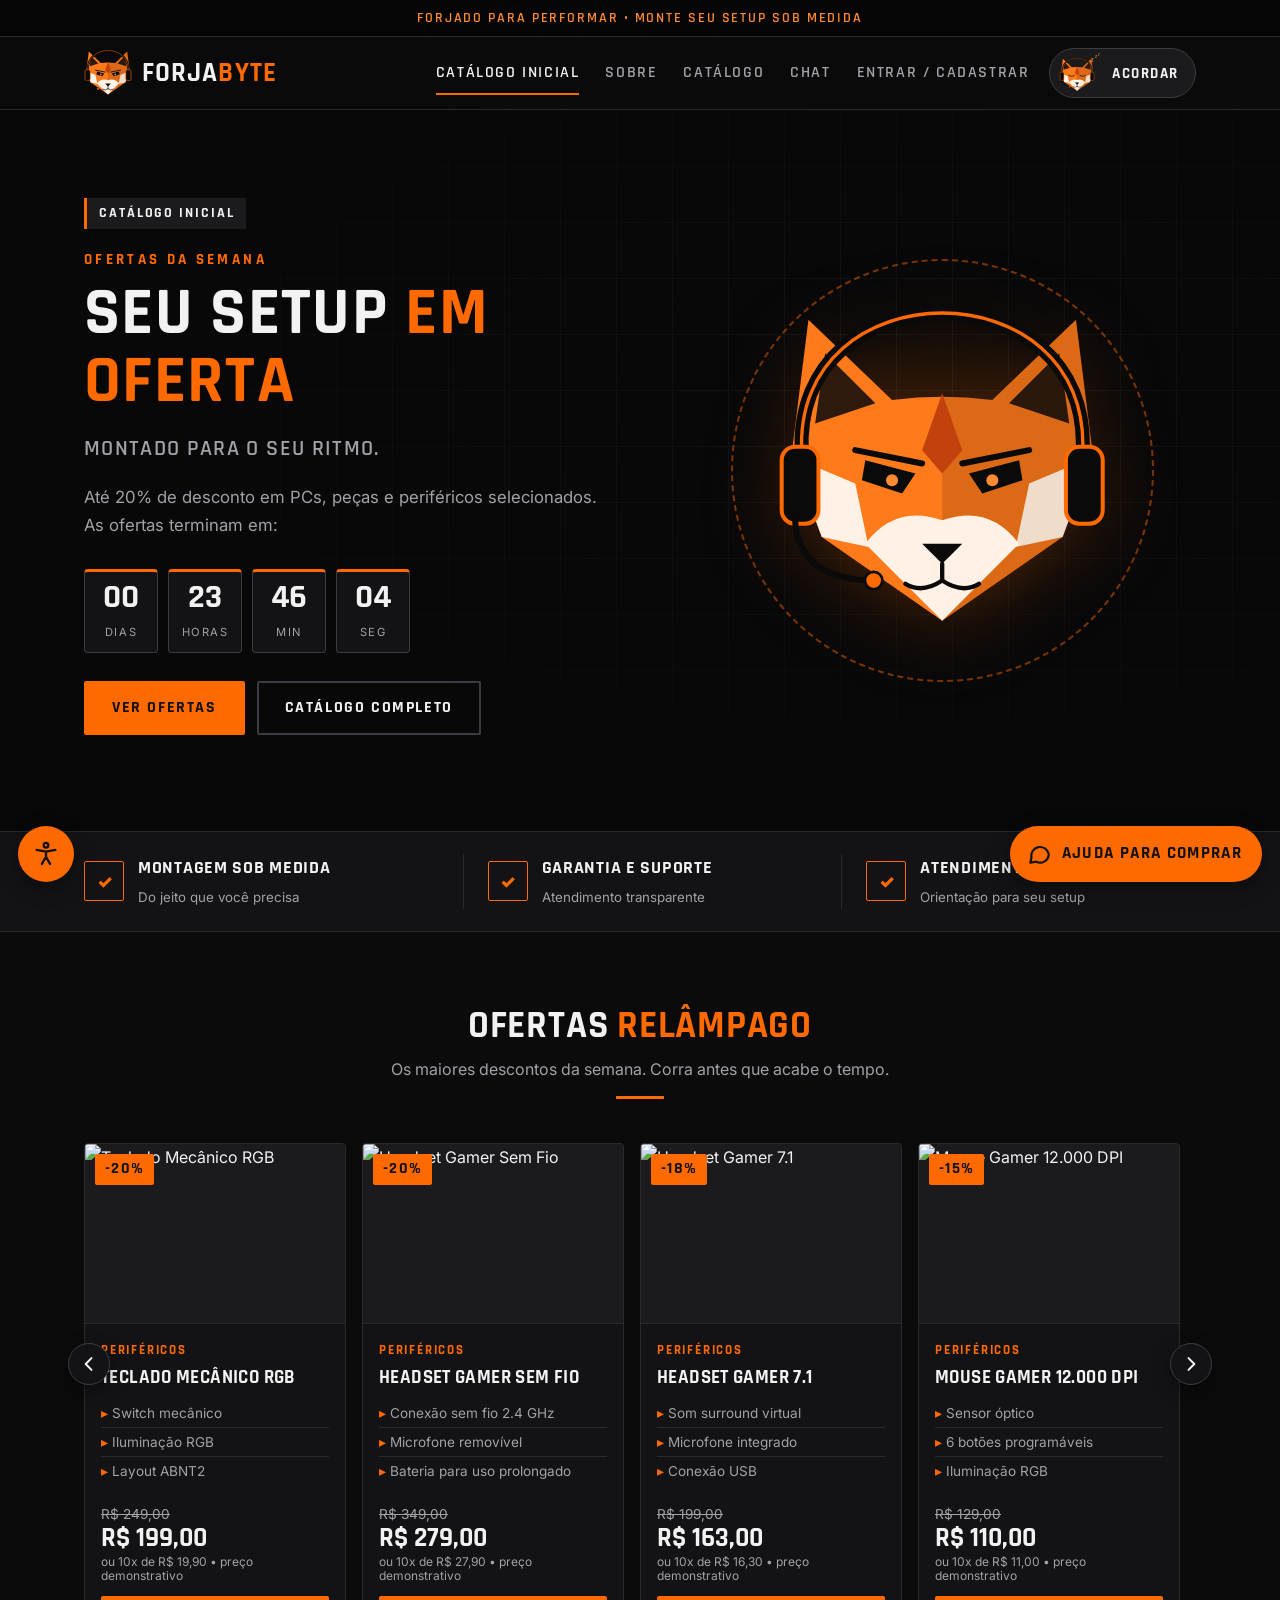
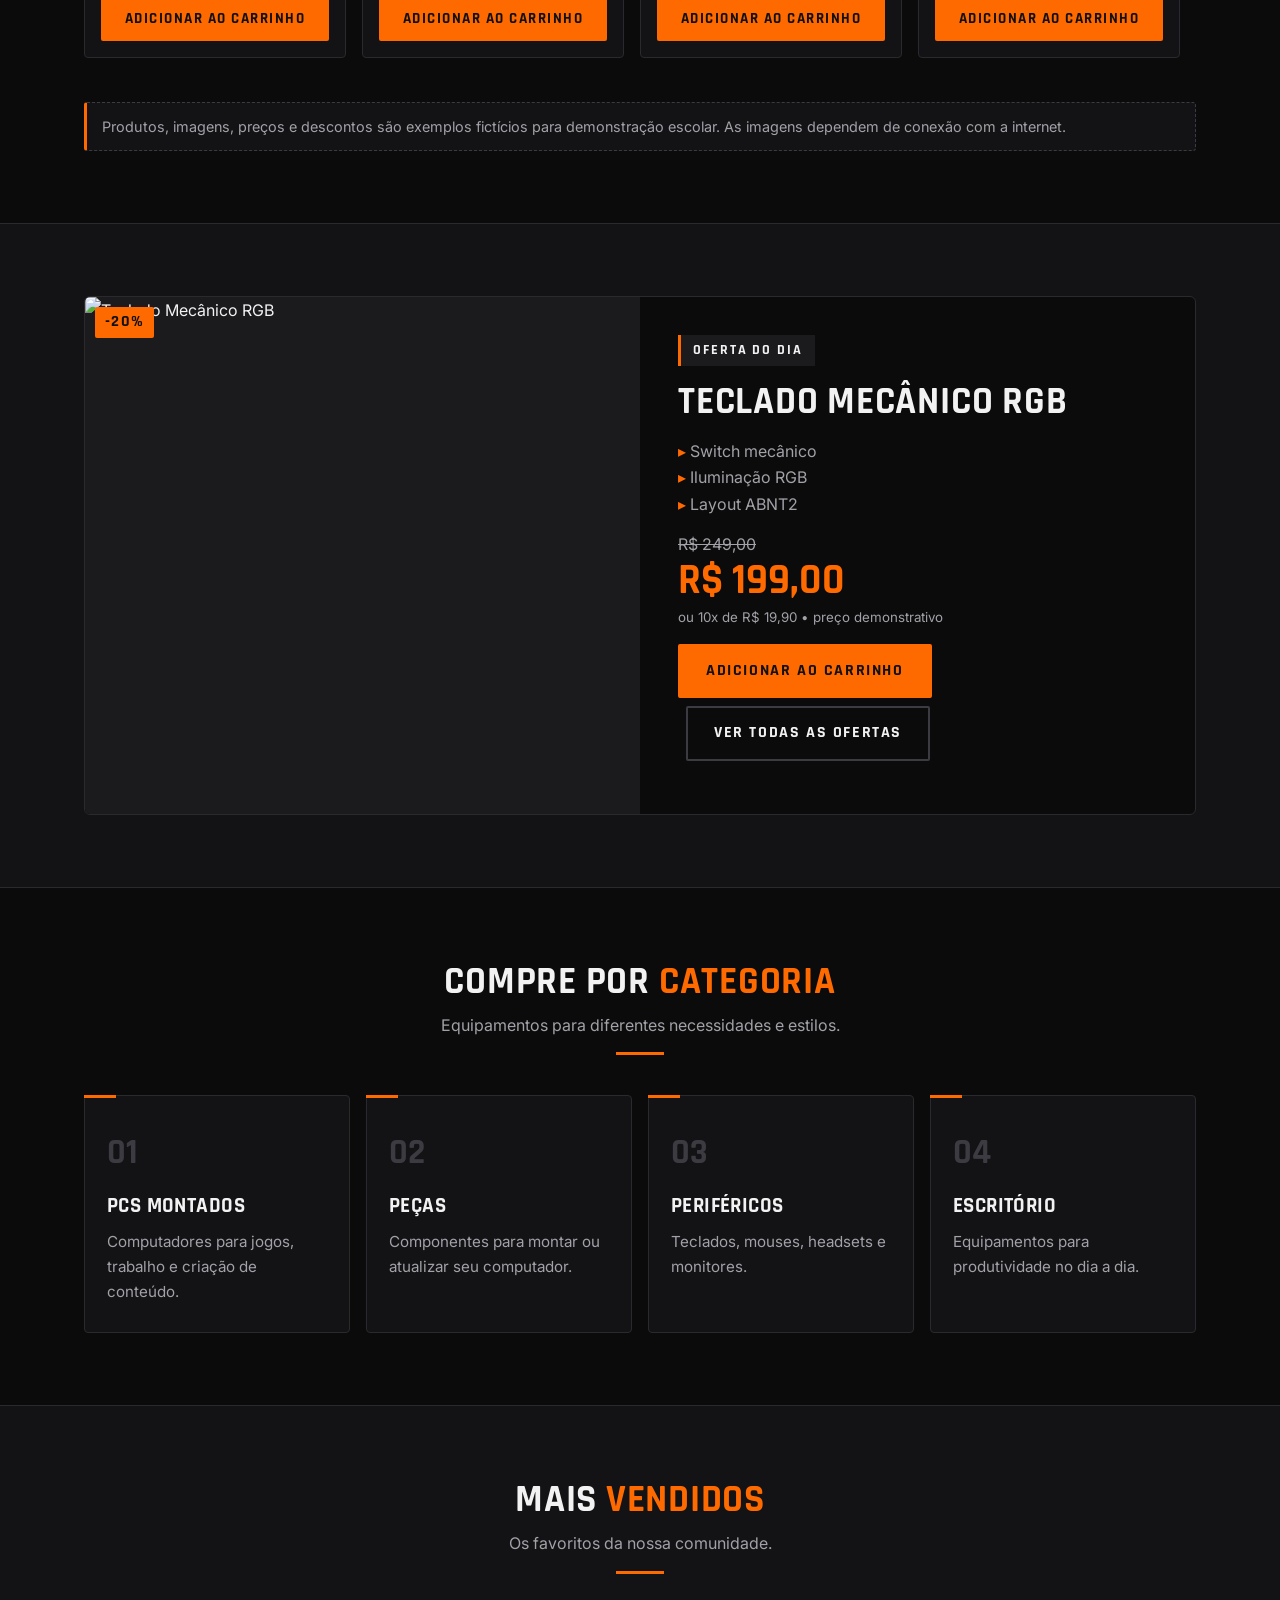
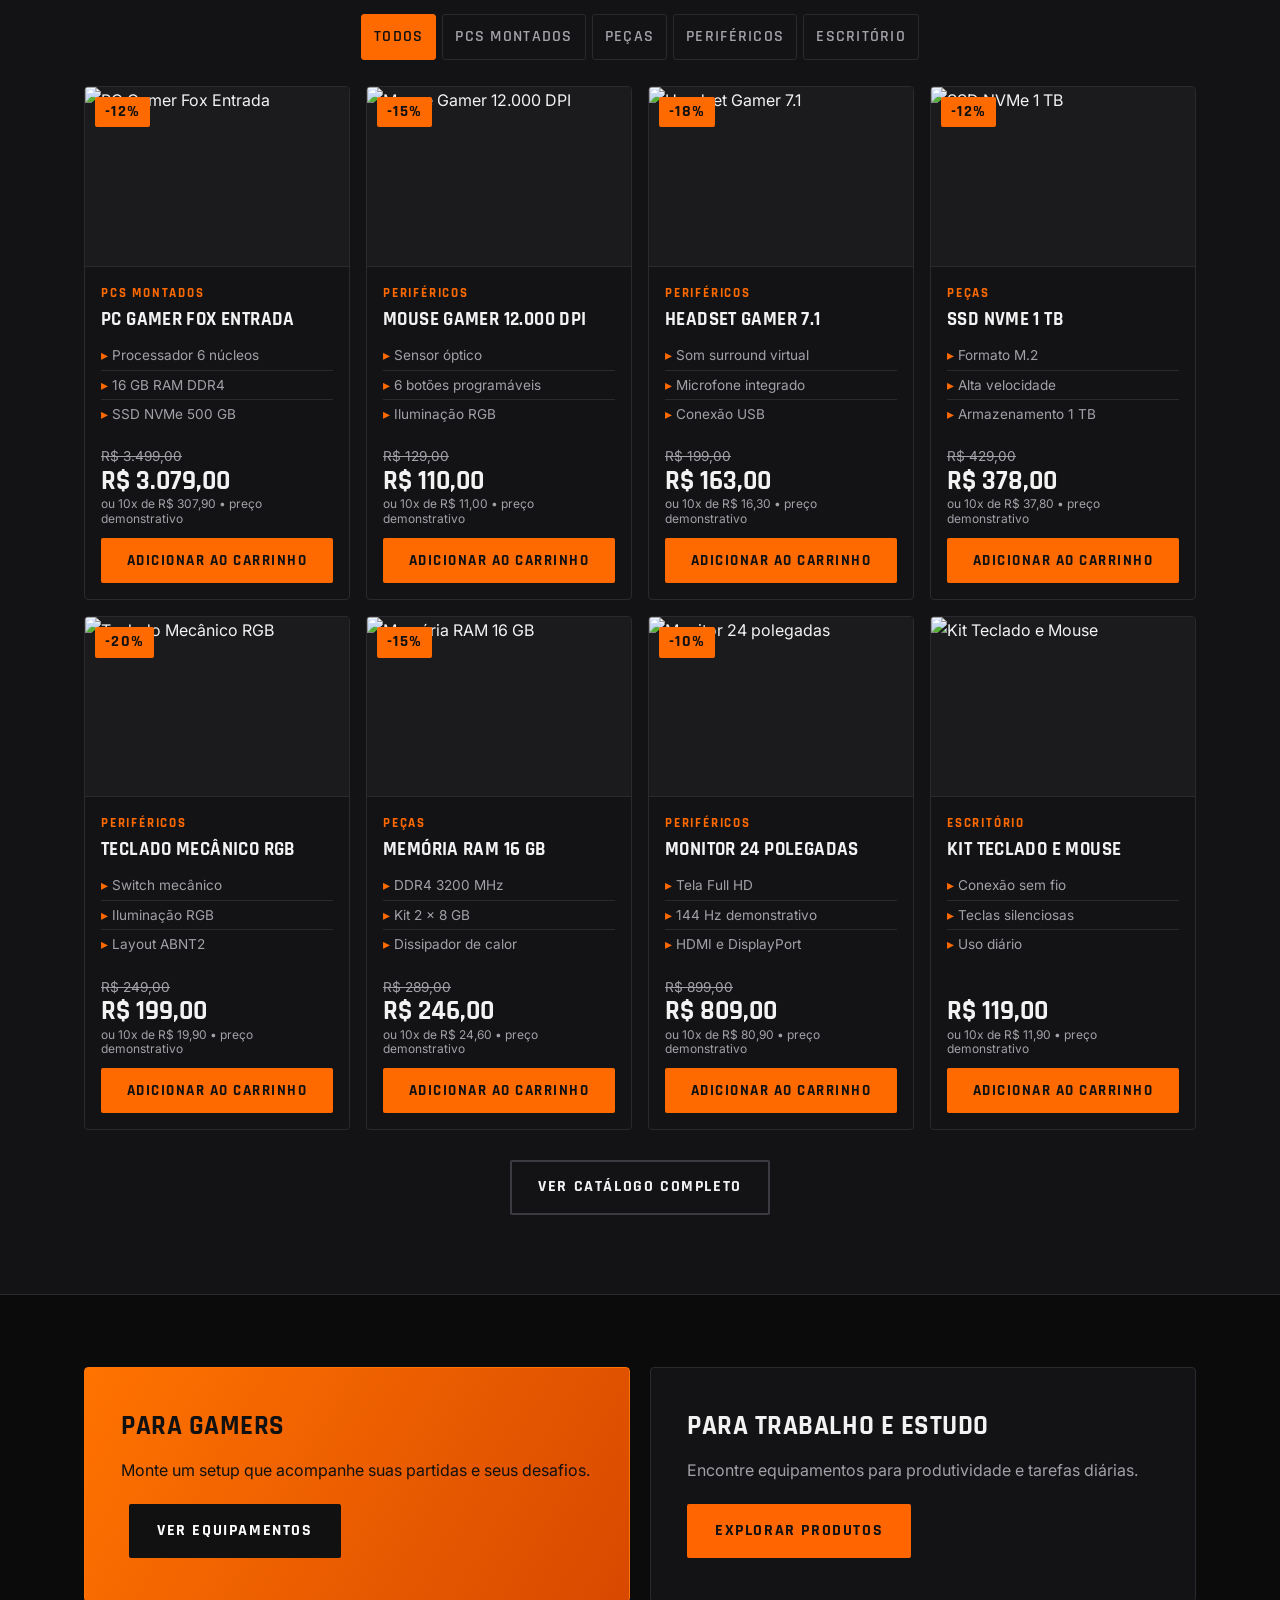
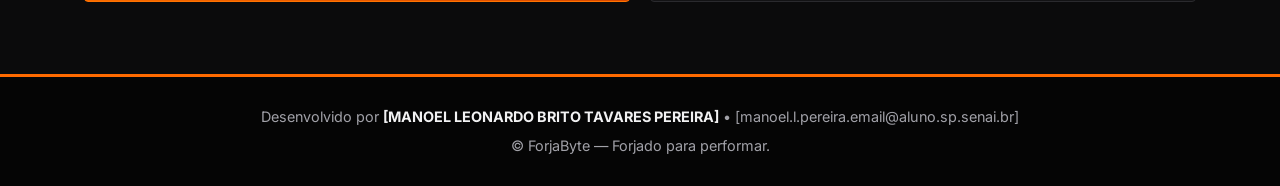
==== commit e0ddc9eb: "Add files via upload Adição do chat bot de ia" ====
--- a/index.html
+++ b/index.html
@@ -25,6 +25,7 @@
                 <a href="index.html" class="ativo" aria-current="page">Catálogo inicial</a>
                 <a href="sobre.html">Sobre</a>
                 <a href="catalogo.html">Catálogo</a>
+                <a href="HtmlChatForjabyte.html">Chat</a>
                 <a href="cadastro.html">Entrar / Cadastrar</a>
             </nav>
         </div>
@@ -92,11 +93,15 @@
 
                 <div class="carrossel">
                     <button type="button" class="car-btn car-prev" id="rel-prev" aria-label="Ofertas anteriores">
-                        <svg viewBox="0 0 24 24" aria-hidden="true" focusable="false"><path d="M15 5l-7 7 7 7" /></svg>
+                        <svg viewBox="0 0 24 24" aria-hidden="true" focusable="false">
+                            <path d="M15 5l-7 7 7 7" />
+                        </svg>
                     </button>
                     <div class="car-lista" id="rel-lista" tabindex="0" aria-label="Lista de ofertas relâmpago"></div>
                     <button type="button" class="car-btn car-next" id="rel-next" aria-label="Próximas ofertas">
-                        <svg viewBox="0 0 24 24" aria-hidden="true" focusable="false"><path d="M9 5l7 7-7 7" /></svg>
+                        <svg viewBox="0 0 24 24" aria-hidden="true" focusable="false">
+                            <path d="M9 5l7 7-7 7" />
+                        </svg>
                     </button>
                 </div>
 
@@ -157,7 +162,8 @@
                     <div class="barra"></div>
                 </div>
 
-                <div class="chips vend-chips" id="vend-chips" role="group" aria-label="Filtrar mais vendidos por categoria"></div>
+                <div class="chips vend-chips" id="vend-chips" role="group"
+                    aria-label="Filtrar mais vendidos por categoria"></div>
                 <div class="grid-prod" id="vend-lista"></div>
 
                 <p class="ver-todos"><a class="btn out" href="catalogo.html">Ver catálogo completo</a></p>
@@ -185,13 +191,14 @@
 
     <footer>
         <div class="wrap">
-            <p>Desenvolvido por <strong>[MANOEL LEONARDO BRITO TAVARES PEREIRA]</strong> • [manoel.l.pereira.email@aluno.sp.senai.br]</p>
+            <p>Desenvolvido por <strong>[MANOEL LEONARDO BRITO TAVARES PEREIRA]</strong> •
+                [manoel.l.pereira.email@aluno.sp.senai.br]</p>
             <p>© ForjaByte — Forjado para performar.</p>
         </div>
     </footer>
 
     <script src="mascote.js"></script>
-    <script src="avatars.js"></script>
+    <script src="avatares.js"></script>
     <script src="produtos.js"></script>
     <script src="ofertas.js"></script>
     <script src="tema.js"></script>
